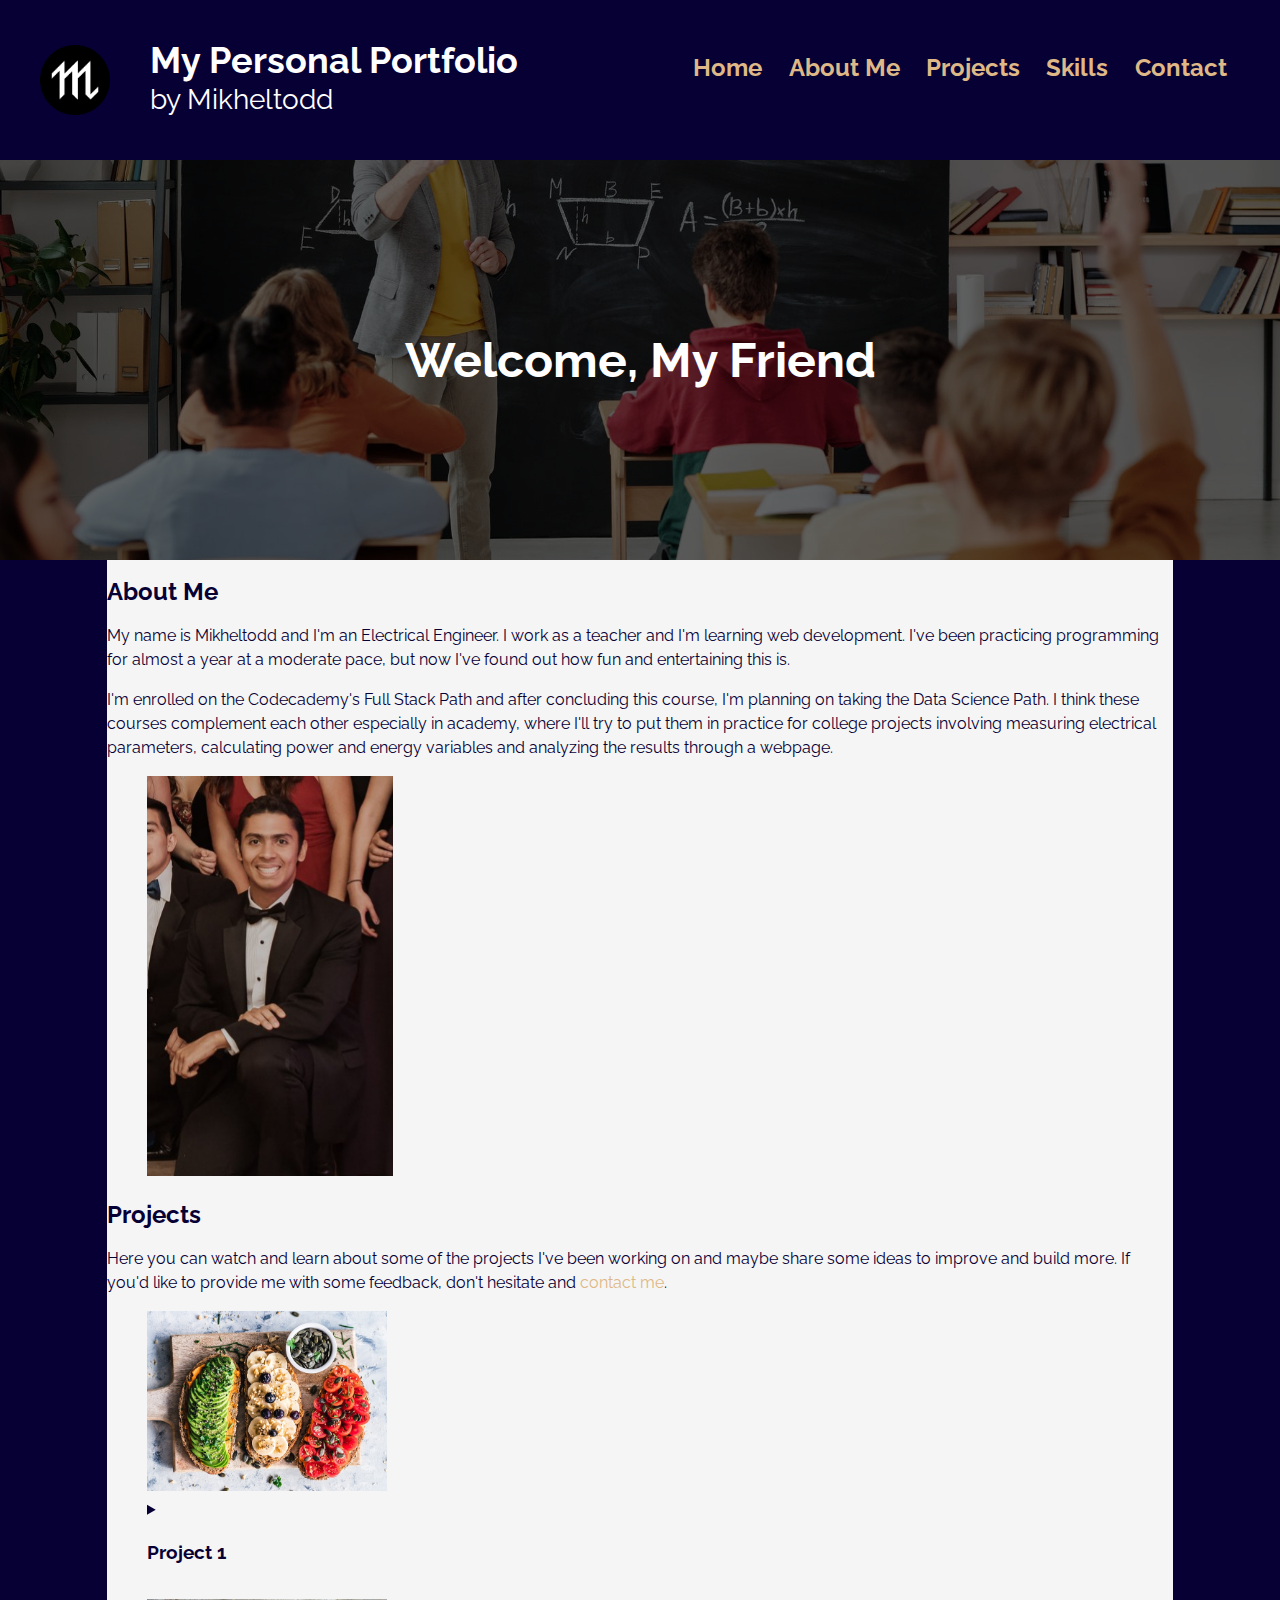
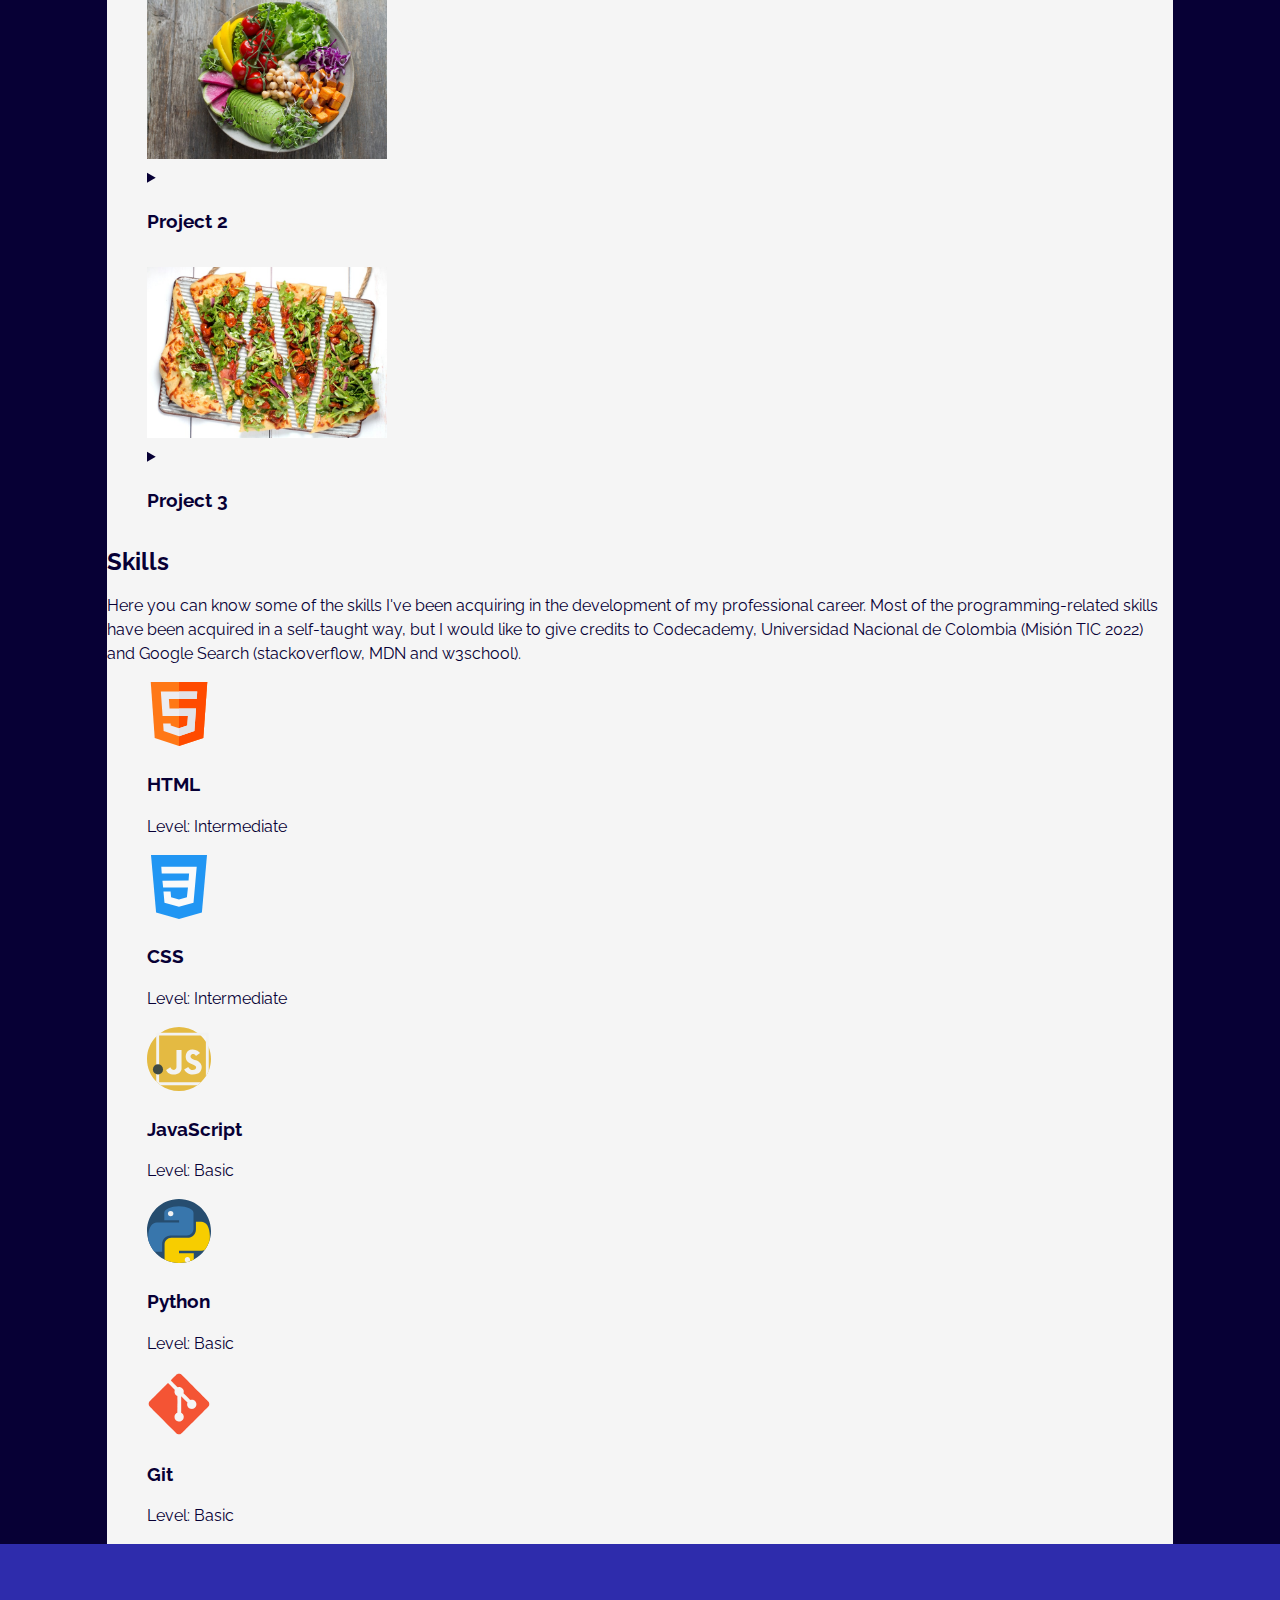
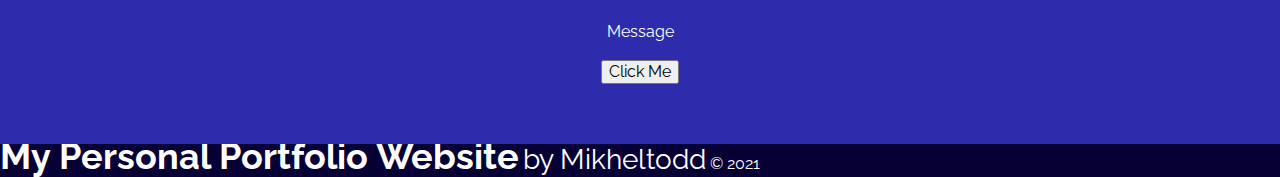
==== index.html @ 68d987e4 "Banner Style Styling the top banner (using overlay). Added svg images for logos. Images organized in" ====
<!DOCTYPE html>
<html lang="en">
  <head>
    <meta charset="UTF-8" />
    <meta http-equiv="X-UA-Compatible" content="IE=edge" />
    <meta name="viewport" content="width=device-width, initial-scale=1.0" />
    <title>My Personal Portfolio</title>
    <link
      rel="shortcut icon"
      href="./resources/img/logos/myLogo.ico"
      type="image/x-icon"
    />
    <link rel="icon" href="./resources/img/logos/myLogo.ico" type="image/x-icon" />
    <link
      rel="stylesheet"
      type="text/css"
      href="./resources/css/normalize.css"
    />
    <link rel="stylesheet" type="text/css" href="./resources/css/style.css" />
    <link rel="preconnect" href="https://fonts.googleapis.com">
    <link rel="preconnect" href="https://fonts.gstatic.com" crossorigin>
    <link href="https://fonts.googleapis.com/css2?family=Raleway:wght@400;700&display=swap" rel="stylesheet">
  </head>
  <body>
    <header>
      <div class="personal-brand">
        <img src="./resources/img/logos/myLogo.png" alt="logo personal" />
        <div class="brand-text">
          <p class="page-title">My Personal Portfolio</p>
          <p class="page-author">by Mikheltodd</p>
        </div>
      </div>
      <nav>
        <ul class="nav-items">
          <li class="nav-item"><a href="#">Home</a></li>
          <li class="nav-item"><a href="#About">About Me</a></li>
          <li class="nav-item"><a href="#Projects">Projects</a></li>
          <li class="nav-item"><a href="#Skills">Skills</a></li>
          <li class="nav-item"><a href="./contact.html">Contact</a></li>
        </ul>
      </nav>
    </header>
    <main>
      <div class="overlay">
        <div class="banner-top">
          <h1>Welcome, My Friend</h1>
        </div>
      </div>
      <div class="main-container">        
        <div></div>
        <div class="content"><section id="About">
          <div class="info-card-left">
            <div class="info-block">
              <h2>About Me</h2>
              <p>
                My name is Mikheltodd and I'm an Electrical Engineer. I work as a
                teacher and I'm learning web development. I've been practicing
                programming for almost a year at a moderate pace, but now I've
                found out how fun and entertaining this is.
              </p>
              <p>
                I'm enrolled on the Codecademy's Full Stack Path and after
                concluding this course, I'm planning on taking the Data Science
                Path. I think these courses complement each other especially in
                academy, where I'll try to put them in practice for college
                projects involving measuring electrical parameters, calculating
                power and energy variables and analyzing the results through a
                webpage.
              </p>
            </div>
            <figure class="info-image">
              <img src="./resources/img/personal/about_me.png" alt="personal image" />
              <figcaption></figcaption>
            </figure>
        </section>
        <section id="Projects">
          <h2>Projects</h2>
          <p>
            Here you can watch and learn about some of the projects I've been working on and maybe share some ideas to improve and build more. If you'd like to provide me with some feedback, don't hesitate and <a href="./contact.html">contact me</a>.
          </p>
          <div class="cards-container">
            <div class="project-card">
              <figure>
                <img src="./resources/img/projects/project_1.jpeg" alt="project 1 image" />
                <figcaption>
                  <details>
                    <summary>
                      <h3>Project 1</h3>
                    </summary>
                    <p>
                      Lorem ipsum dolor sit amet consectetur, adipisicing elit.
                      Assumenda in optio ipsum. Amet id hic in recusandae quisquam
                      molestias libero?
                    </p>
                  </details>
                </figcaption>
              </figure>
            </div>
            <div class="project-card">
              <figure>
                <img src="./resources/img/projects/project_2.jpeg" alt="project 2 image" />
                <figcaption>
                  <details>
                    <summary>
                      <h3>Project 2</h3>
                    </summary>
                    <p>
                      Lorem ipsum dolor sit amet consectetur, adipisicing elit.
                      Assumenda in optio ipsum. Amet id hic in recusandae quisquam
                      molestias libero?
                    </p>
                  </details>
                </figcaption>
              </figure>
            </div>
            <div class="project-card">
              <figure>
                <img src="./resources/img/projects/project_3.jpeg" alt="project 3 image" />
                <figcaption>
                  <details>
                    <summary><h3>Project 3</h3></summary>
                    <p>
                      Lorem ipsum dolor sit amet consectetur, adipisicing elit.
                      Assumenda in optio ipsum. Amet id hic in recusandae quisquam
                      molestias libero?
                    </p>
                  </details>
                </figcaption>
              </figure>
            </div>
          </div>
        </section>
        <section id="Skills">
          <h2>Skills</h2>
          <p>
            Here you can know some of the skills I've been acquiring in the development of my professional career. Most of the programming-related skills have been acquired in a self-taught way, but I would like to give credits to Codecademy, Universidad Nacional de Colombia (Misión TIC 2022) and Google Search (stackoverflow, MDN and w3school).
          </p>
          <div class="skills-container">
            <div class="skill-card">
              <figure>
                <img src="./resources/img/logos/html.svg" alt="HTML image" />
                <figcaption>
                  <h3>HTML</h3>
                  <span>Level: Intermediate</span>
                </figcaption>
              </figure>
            </div>
            <div class="skill-card">
              <figure>
                <img src="./resources/img/logos/css.svg" alt="CSS image" />
                <figcaption>
                  <h3>CSS</h3>
                  <span>Level: Intermediate</span>
                </figcaption>
              </figure>
            </div>
            <div class="skill-card">
              <figure>
                <img src="./resources/img/logos/javascript.svg" alt="JS image" />
                <figcaption>
                  <h3>JavaScript</h3>
                  <span>Level: Basic</span>
                </figcaption>
              </figure>
            </div>
            <div class="skill-card">
              <figure>
                <img src="./resources/img/logos/python.svg" alt="Python image" />
                <figcaption>
                  <h3>Python</h3>
                  <span>Level: Basic</span>
                </figcaption>
              </figure>
            </div>
            <div class="skill-card">
              <figure>
                <img src="./resources/img/logos/git.svg" alt="Git image" />
                <figcaption>
                  <h3>Git</h3>
                  <span>Level: Basic</span>
                </figcaption>
              </figure>
            </div>
          </div>
        </section></div>
        <div></div>
      </div>
      <div class="banner-bottom">
        <p>Message</p>
        <button>Click Me</button>
      </div>
    </main>
    <footer>
      <span class="page-title">My Personal Portfolio Website</span>
      <span class="page-author">by Mikheltodd</span>
      <span>&copy; 2021</span>
    </footer>
  </body>
</html>
---- resources/css/style.css ----
html {
  box-sizing: border-box;
}
*,
*:before,
*:after {
  box-sizing: inherit;
}

/* Mobile First */
/* ---------------------------- */

/* ------------- Start General Body --------------- */
body {
  background-color: #070035;
  color: white;
  font-family: "Raleway", sans-serif;
  line-height: 1.5em;
  display: grid;
}

/* ------------- End General Body --------------- */

/* -------------Start Header & Links --------------- */

header {
  display: flex;
  max-height: 150px;
  margin: 0.5em;
  /* justify-content: space-between; */
}

.personal-brand {
  display: flex;
  align-items: center;
}

.brand-text {
  margin-left: 0.75em;
  line-height: 1.75em;
}

.page-title {
  margin: 0;
  font-size: 1.75em;
  font-weight: bold;
}

.page-author {
  margin: 0;
  font-size: 1.25em;
}

nav {
  margin-left: 4.5em;
}

.nav-items {
  align-items: flex-end;
  list-style: none;
  justify-content: flex-end;
  text-align: end;
}

a {
  cursor: pointer;
  text-decoration: none;
  color: white;
}

a:link {
  color: burlywood;
}

a:visited {
  color: burlywood;
}

a:hover {
  text-decoration: underline;
  color: chocolate;
}

a:active,
.question-link:active {
  color: gold;
}

/* ------------- End Header & Links --------------- */

/* ------------- Start Main --------------- */
main {
  display: flex;
  flex-direction: column;
}

/* ------------- Start Banner --------------- */
.banner-top,
.banner-bottom {
  background: #2e2cac;
  display: flex;
  flex-direction: column;
  justify-content: center;
  align-items: center;
  overflow: hidden;
  margin: 0 auto;
  width: 100%;
  position: relative;
  text-align: center;
}

.banner-top {
  background-image: url(../img/banners/banner_top.jpeg);
  background-position: center;
  background-repeat: no-repeat;
  background-size: cover;
  height: 20em;
}

.banner-bottom {
  height: 10em;
}

.overlay:before {
  content: " ";
  z-index: 1;
  display: block;
  position: absolute;
  height: 20em;
  width: 100%;
  background: rgba(0, 0, 0, 0.6);
}
.overlay * {
  position: relative;
}

h1 {
  font-size: 2.5em;
  z-index: 2;
}
/* ------------- End Banner --------------- */

/* ------------- Start Main Container --------------- */
.main-container {
  display: flex;
}

.content {
  background-color: whitesmoke;
  color: #070035;
}

/* ------------- End Main Container --------------- */

/* ------------- End Main --------------- */

/* ------------- Start Images --------------- */
img {
  height: 100%;
  width: auto;
}
.personal-brand img {
  max-height: 4.375em;
}
.skill-card img,
.social-media img {
  max-height: 2.75em;
}
.info-image img {
  max-height: 20em;
}
.project-card figure {
  /* border: 0.5em whitesmoke solid;
  display: flex;
  margin: 2em;
  padding: 0.25em; */
  max-width: 15em;
  overflow: hidden;
}
.project-card img {
  width: 100%;
  height: auto;
}
/* ------------- End Images --------------- */

/* ------------- Start Footer --------------- */

/* ------------- End Footer --------------- */

/* ---------------------------- */

/* Desktop */
@media screen and (min-width: 800px) {
  /* -------------Start Header & Links --------------- */
  header {
    margin: 2.5em;
    justify-content: space-between;
  }
  .brand-text {
    margin-left: 2.5em;
    line-height: 2.5em;
  }

  .page-title {
    font-size: 2.25em;
  }

  .page-author {
    font-size: 1.75em;
  }

  nav {
    width: 50%;
  }

  .nav-items {
    display: flex;
    align-items: center;
    list-style: none;
    justify-content: space-around;
  }

  .nav-item {
    font-size: 1.5em;
    font-weight: bold;
  }
  /* -------------End Header & Links --------------- */

  /* ------------- Start Main --------------- */
  /* ------------- Start Banner --------------- */
  .banner-top {
    height: 25em;
  }

  .banner-bottom {
    height: 12.5em;
  }

  .overlay:before {
    height: 25em;
  }
  .overlay * {
    position: relative;
  }

  h1 {
    font-size: 3em;
  }
  /* ------------- End Banner --------------- */
  /* ------------- Start Main Container --------------- */
  .main-container {
    display: grid;
    grid-template-columns: 1fr 10fr 1fr;
  }
  /* ------------- End Main Container --------------- */
  /* ------------- End Main --------------- */

  /* ------------- Start Images --------------- */
  img {
    height: 100%;
    width: auto;
  }
  .personal-brand img {
    max-height: 4.375em;
  }
  .skill-card img,
  .social-media img {
    max-height: 4em;
  }
  .info-image img {
    max-height: 25em;
  }
  /* ------------- End Images --------------- */

  /* ------------- Start Footer --------------- */

  /* ------------- End Footer --------------- */
}
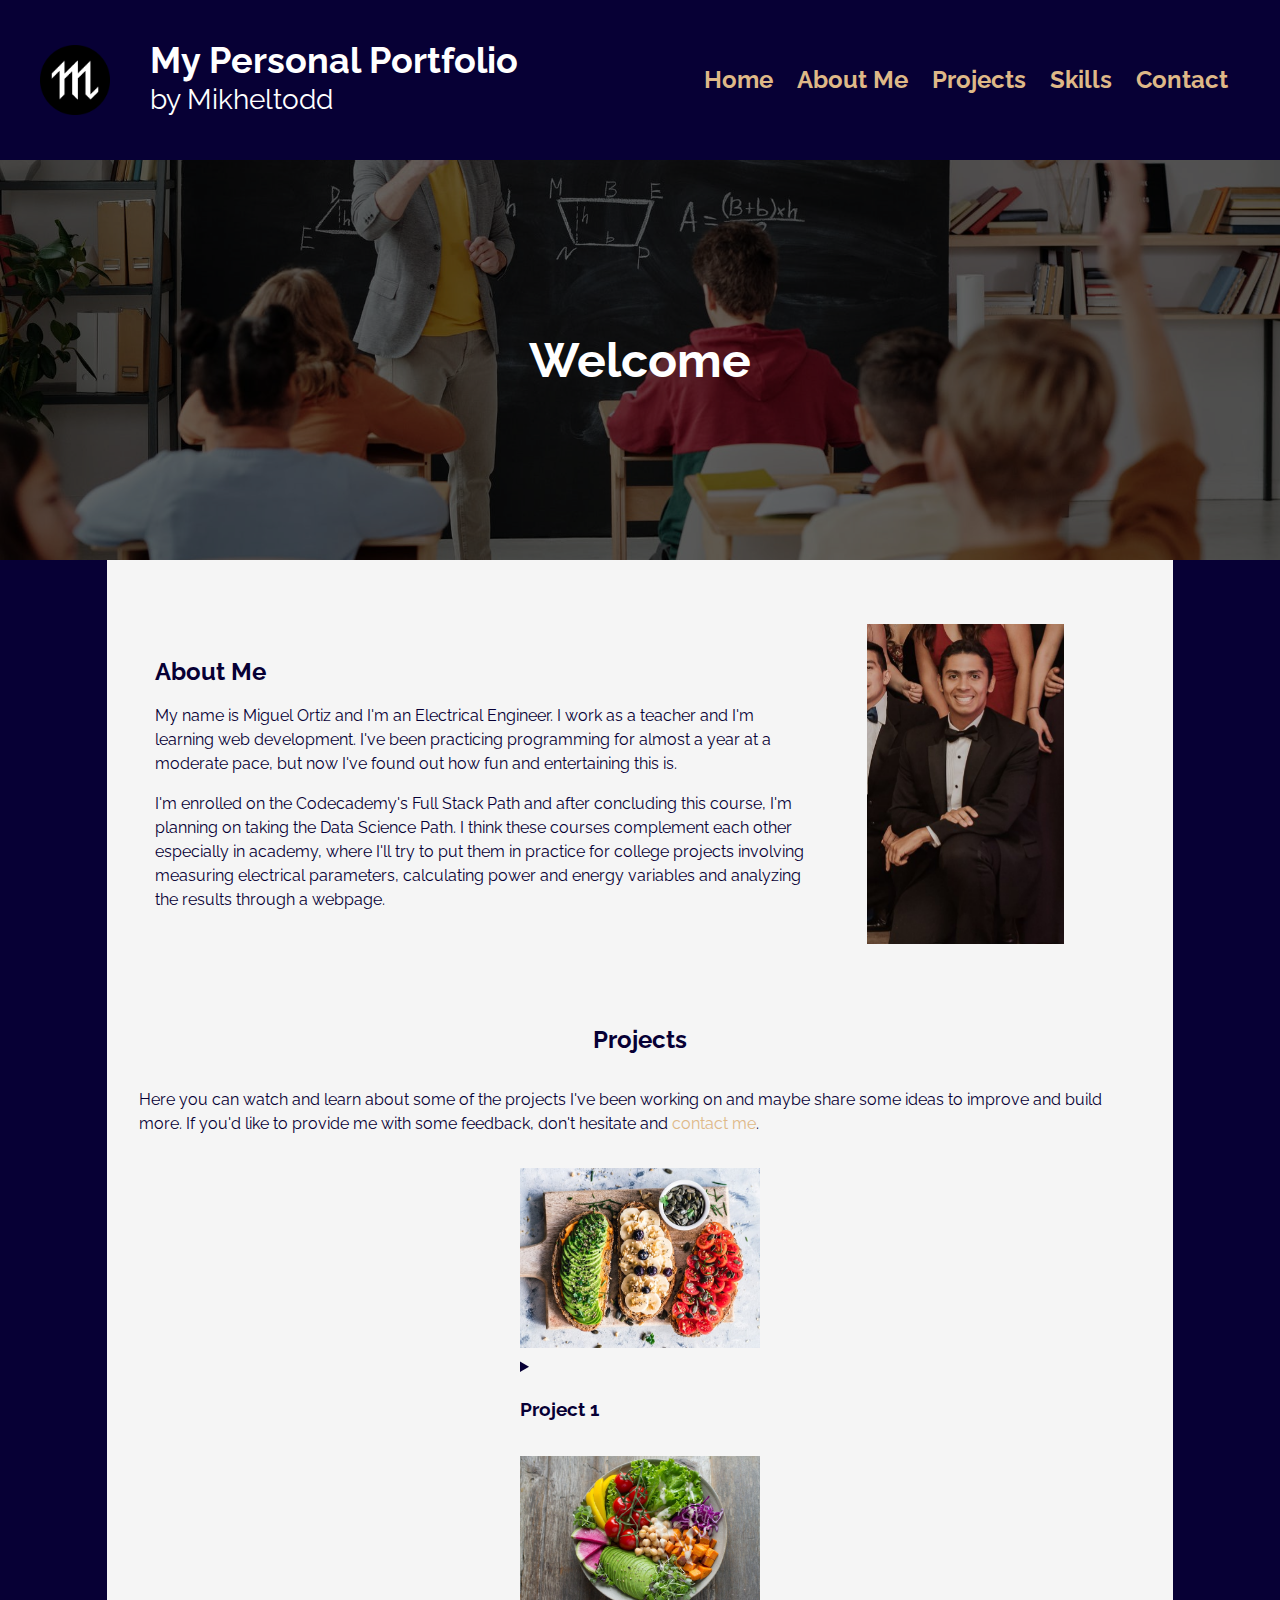
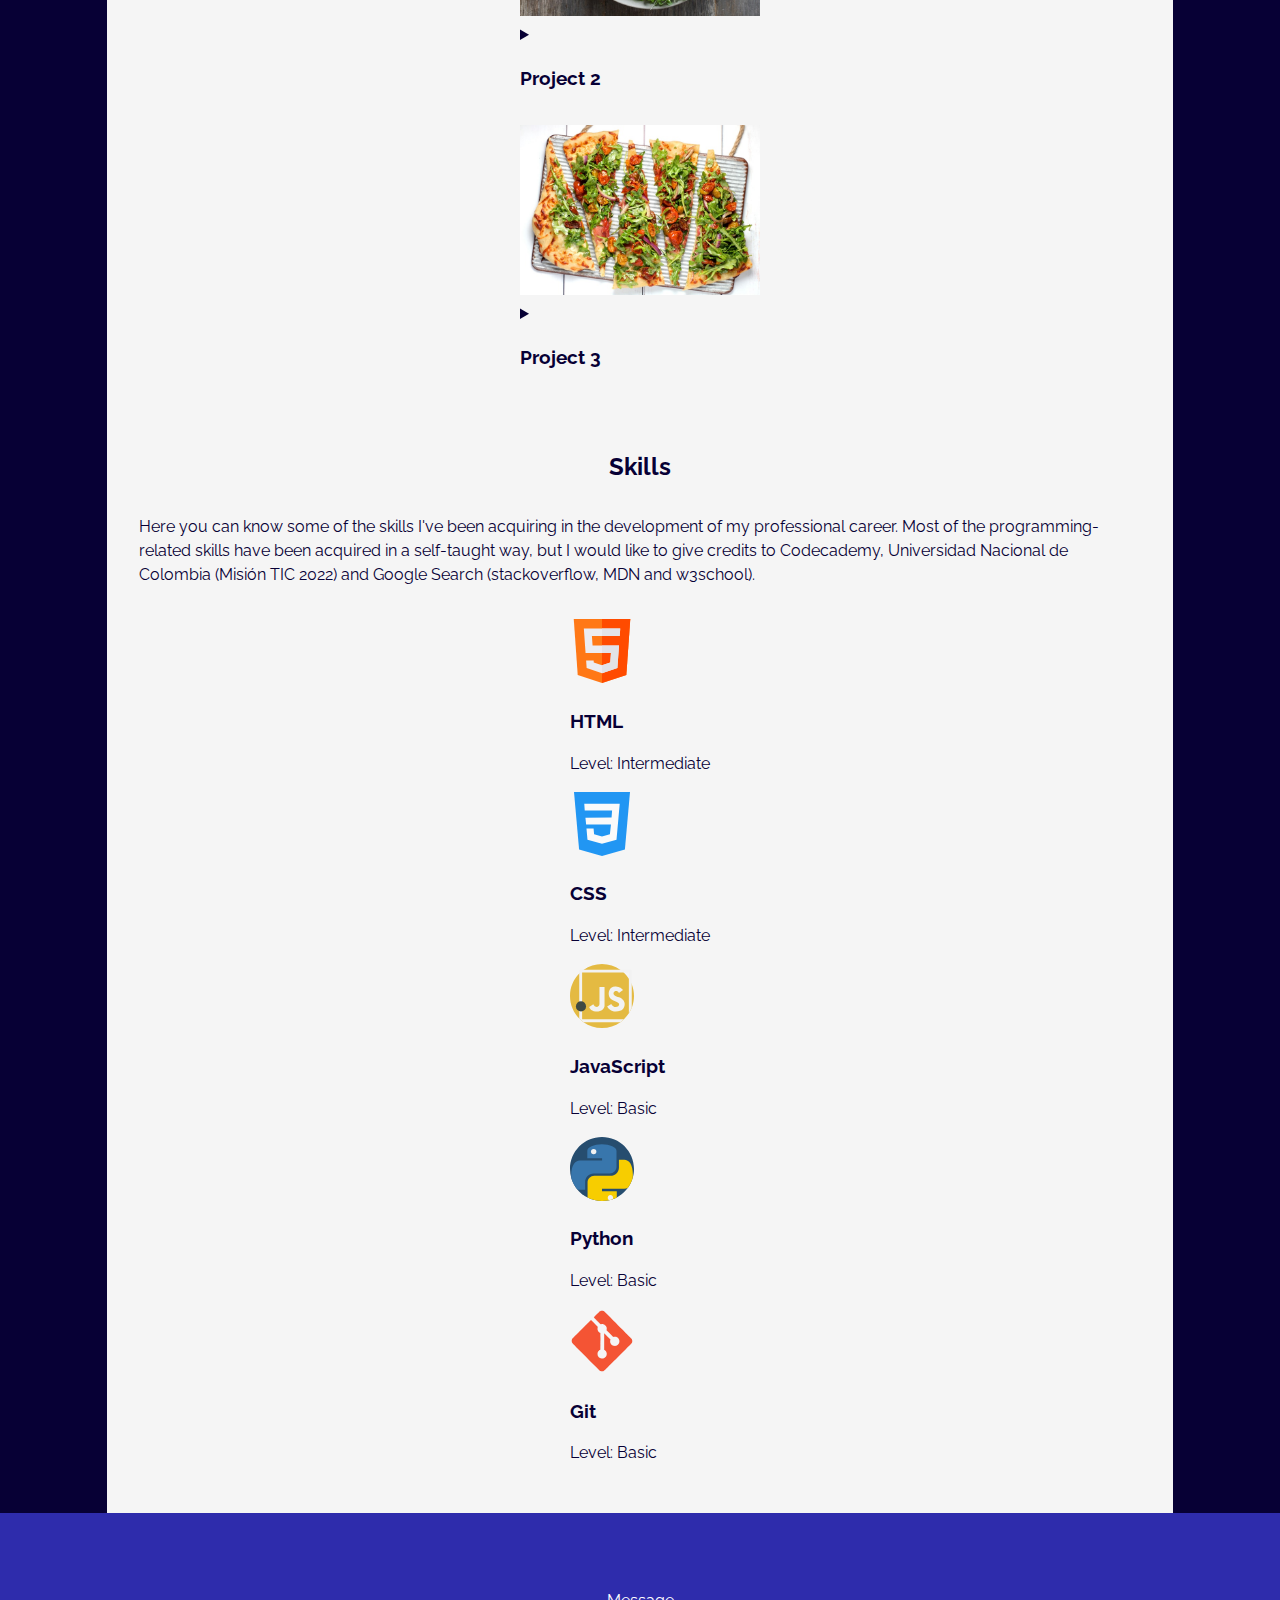
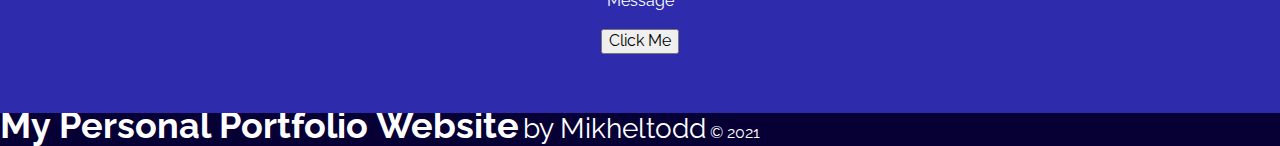
==== commit d806c79e: "Section's Definition. Styling info cards. Banner's overlay modification." ====
--- a/index.html
+++ b/index.html
@@ -41,19 +41,20 @@
       </nav>
     </header>
     <main>
-      <div class="overlay">
-        <div class="banner-top">
-          <h1>Welcome, My Friend</h1>
+      <div class="banner-top">
+        <div class="overlay">
+          <h1>Welcome</h1>
         </div>
       </div>
       <div class="main-container">        
         <div></div>
-        <div class="content"><section id="About">
+        <div class="content">
+        <section id="About">
           <div class="info-card-left">
             <div class="info-block">
               <h2>About Me</h2>
               <p>
-                My name is Mikheltodd and I'm an Electrical Engineer. I work as a
+                My name is Miguel Ortiz and I'm an Electrical Engineer. I work as a
                 teacher and I'm learning web development. I've been practicing
                 programming for almost a year at a moderate pace, but now I've
                 found out how fun and entertaining this is.
@@ -73,6 +74,7 @@
               <figcaption></figcaption>
             </figure>
         </section>
+        
         <section id="Projects">
           <h2>Projects</h2>
           <p>
@@ -130,6 +132,7 @@
             </div>
           </div>
         </section>
+        
         <section id="Skills">
           <h2>Skills</h2>
           <p>
@@ -182,7 +185,9 @@
               </figure>
             </div>
           </div>
-        </section></div>
+        </section>
+        
+      </div>
         <div></div>
       </div>
       <div class="banner-bottom">
--- a/resources/css/style.css
+++ b/resources/css/style.css
@@ -1,5 +1,6 @@
 html {
   box-sizing: border-box;
+  font-size: 14px;
 }
 *,
 *:before,
@@ -10,7 +11,7 @@
 /* Mobile First */
 /* ---------------------------- */
 
-/* ------------- Start General Body --------------- */
+/* ------------- Start Mobile General Body --------------- */
 body {
   background-color: #070035;
   color: white;
@@ -19,15 +20,15 @@
   display: grid;
 }
 
-/* ------------- End General Body --------------- */
-
-/* -------------Start Header & Links --------------- */
+/* ------------- End Mobile General Body --------------- */
+
+/* -------------Start Mobile Header & Links --------------- */
 
 header {
   display: flex;
   max-height: 150px;
   margin: 0.5em;
-  /* justify-content: space-between; */
+  justify-content: space-around;
 }
 
 .personal-brand {
@@ -51,15 +52,11 @@
   font-size: 1.25em;
 }
 
-nav {
-  margin-left: 4.5em;
-}
-
 .nav-items {
+  list-style: none;
+  text-align: end;
   align-items: flex-end;
-  list-style: none;
   justify-content: flex-end;
-  text-align: end;
 }
 
 a {
@@ -86,15 +83,15 @@
   color: gold;
 }
 
-/* ------------- End Header & Links --------------- */
-
-/* ------------- Start Main --------------- */
+/* ------------- End Mobile Header & Links --------------- */
+
+/* ------------- Start Mobile Main --------------- */
 main {
   display: flex;
   flex-direction: column;
 }
 
-/* ------------- Start Banner --------------- */
+/* ------------- Start Mobile Banner --------------- */
 .banner-top,
 .banner-bottom {
   background: #2e2cac;
@@ -121,28 +118,27 @@
   height: 10em;
 }
 
-.overlay:before {
-  content: " ";
-  z-index: 1;
-  display: block;
-  position: absolute;
-  height: 20em;
+.overlay {
+  display: flex;
+  background: rgba(0, 0, 0, 0.6);
+  overflow: hidden;
   width: 100%;
-  background: rgba(0, 0, 0, 0.6);
-}
-.overlay * {
-  position: relative;
+  height: 100%;
+  align-items: center;
+  justify-content: center;
 }
 
 h1 {
   font-size: 2.5em;
   z-index: 2;
-}
-/* ------------- End Banner --------------- */
-
-/* ------------- Start Main Container --------------- */
+  line-height: 1.5em;
+}
+/* ------------- End Mobile Banner --------------- */
+
+/* ------------- Start Mobile Main Container --------------- */
 .main-container {
   display: flex;
+  margin: 0;
 }
 
 .content {
@@ -150,15 +146,35 @@
   color: #070035;
 }
 
-/* ------------- End Main Container --------------- */
-
-/* ------------- End Main --------------- */
-
-/* ------------- Start Images --------------- */
-img {
-  height: 100%;
-  width: auto;
-}
+/* ------------- Start Mobile Sections --------------- */
+
+#About,
+#Projects,
+#Skills {
+  margin: 2em;
+  display: flex;
+  flex-direction: column;
+  align-items: center;
+  justify-content: center;
+}
+
+/* ------------- Start Mobile About --------------- */
+.info-card-left,
+.info-card-right {
+  display: flex;
+  flex-direction: column;
+  align-items: center;
+  padding: 1em;
+}
+/* ------------- End Mobile About --------------- */
+
+/* ------------- End Mobile Sections --------------- */
+
+/* ------------- End Mobile Main Container --------------- */
+
+/* ------------- End Mobile Main --------------- */
+
+/* ------------- Start Mobile Images --------------- */
 .personal-brand img {
   max-height: 4.375em;
 }
@@ -166,9 +182,20 @@
 .social-media img {
   max-height: 2.75em;
 }
+
+.info-image {
+  display: flex;
+  max-height: 20em;
+  min-width: 15em;
+}
+
 .info-image img {
-  max-height: 20em;
-}
+  width: 100%;
+  height: auto;
+  object-fit: contain;
+  object-position: center center;
+}
+
 .project-card figure {
   /* border: 0.5em whitesmoke solid;
   display: flex;
@@ -181,17 +208,25 @@
   width: 100%;
   height: auto;
 }
-/* ------------- End Images --------------- */
-
-/* ------------- Start Footer --------------- */
-
-/* ------------- End Footer --------------- */
+/* ------------- End Mobile Images --------------- */
+
+/* ------------- Start Mobile Footer --------------- */
+
+/* ------------- End Mobile Footer --------------- */
 
 /* ---------------------------- */
 
 /* Desktop */
-@media screen and (min-width: 800px) {
-  /* -------------Start Header & Links --------------- */
+@media screen and (min-width: 1024px) {
+  html {
+    font-size: 16px;
+  }
+  *,
+  *:before,
+  *:after {
+    box-sizing: inherit;
+  }
+  /* -------------Start Desktop Header & Links --------------- */
   header {
     margin: 2.5em;
     justify-content: space-between;
@@ -210,24 +245,26 @@
   }
 
   nav {
-    width: 50%;
+    display: flex;
   }
 
   .nav-items {
     display: flex;
+    text-align: center;
     align-items: center;
-    list-style: none;
-    justify-content: space-around;
+    justify-content: center;
+    align-content: space-around;
   }
 
   .nav-item {
     font-size: 1.5em;
     font-weight: bold;
-  }
-  /* -------------End Header & Links --------------- */
-
-  /* ------------- Start Main --------------- */
-  /* ------------- Start Banner --------------- */
+    padding: 0.5em;
+  }
+  /* -------------End Desktop Header & Links --------------- */
+
+  /* ------------- Start Desktop Main --------------- */
+  /* ------------- Start Desktop Banner --------------- */
   .banner-top {
     height: 25em;
   }
@@ -246,33 +283,45 @@
   h1 {
     font-size: 3em;
   }
-  /* ------------- End Banner --------------- */
-  /* ------------- Start Main Container --------------- */
+  /* ------------- End Desktop Banner --------------- */
+  /* ------------- Start Desktop Main Container --------------- */
   .main-container {
     display: grid;
     grid-template-columns: 1fr 10fr 1fr;
   }
-  /* ------------- End Main Container --------------- */
-  /* ------------- End Main --------------- */
-
-  /* ------------- Start Images --------------- */
-  img {
-    height: 100%;
-    width: auto;
-  }
-  .personal-brand img {
-    max-height: 4.375em;
-  }
+  /* ------------- Start Desktop Sections --------------- */
+
+  #About,
+  #Projects,
+  #Skills {
+    margin: 2em;
+    display: flex;
+    flex-direction: column;
+    align-items: center;
+  }
+
+  /* ------------- Start Desktop About --------------- */
+  .info-card-left,
+  .info-card-right {
+    flex-direction: row;
+    justify-content: space-around;
+  }
+  /* ------------- End Desktop About --------------- */
+
+  /* ------------- End Desktop Sections --------------- */
+
+  /* ------------- End Desktop Main Container --------------- */
+  /* ------------- End Desktop Main --------------- */
+
+  /* ------------- Start Desktop Images --------------- */
   .skill-card img,
   .social-media img {
     max-height: 4em;
   }
-  .info-image img {
-    max-height: 25em;
-  }
-  /* ------------- End Images --------------- */
-
-  /* ------------- Start Footer --------------- */
-
-  /* ------------- End Footer --------------- */
-}
+
+  /* ------------- End Desktop Images --------------- */
+
+  /* ------------- Start Desktop Footer --------------- */
+
+  /* ------------- End Desktop Footer --------------- */
+}
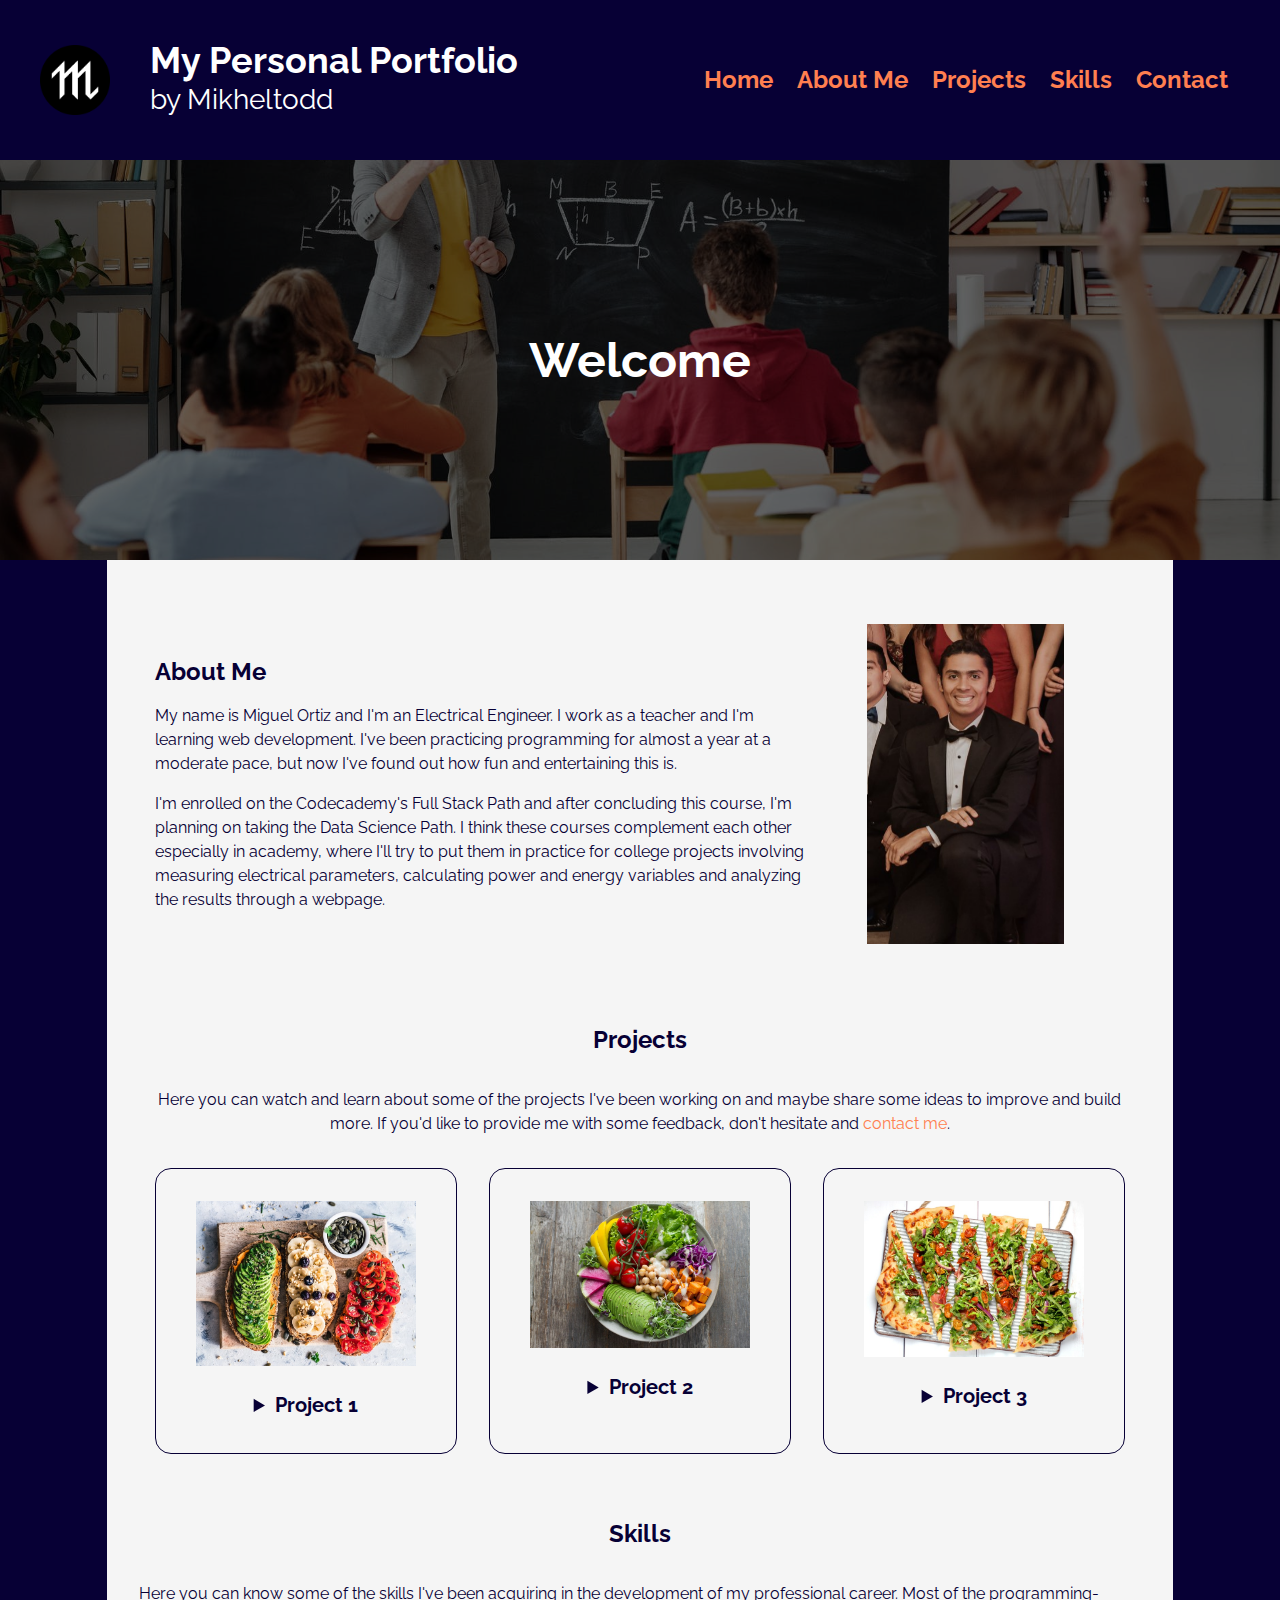
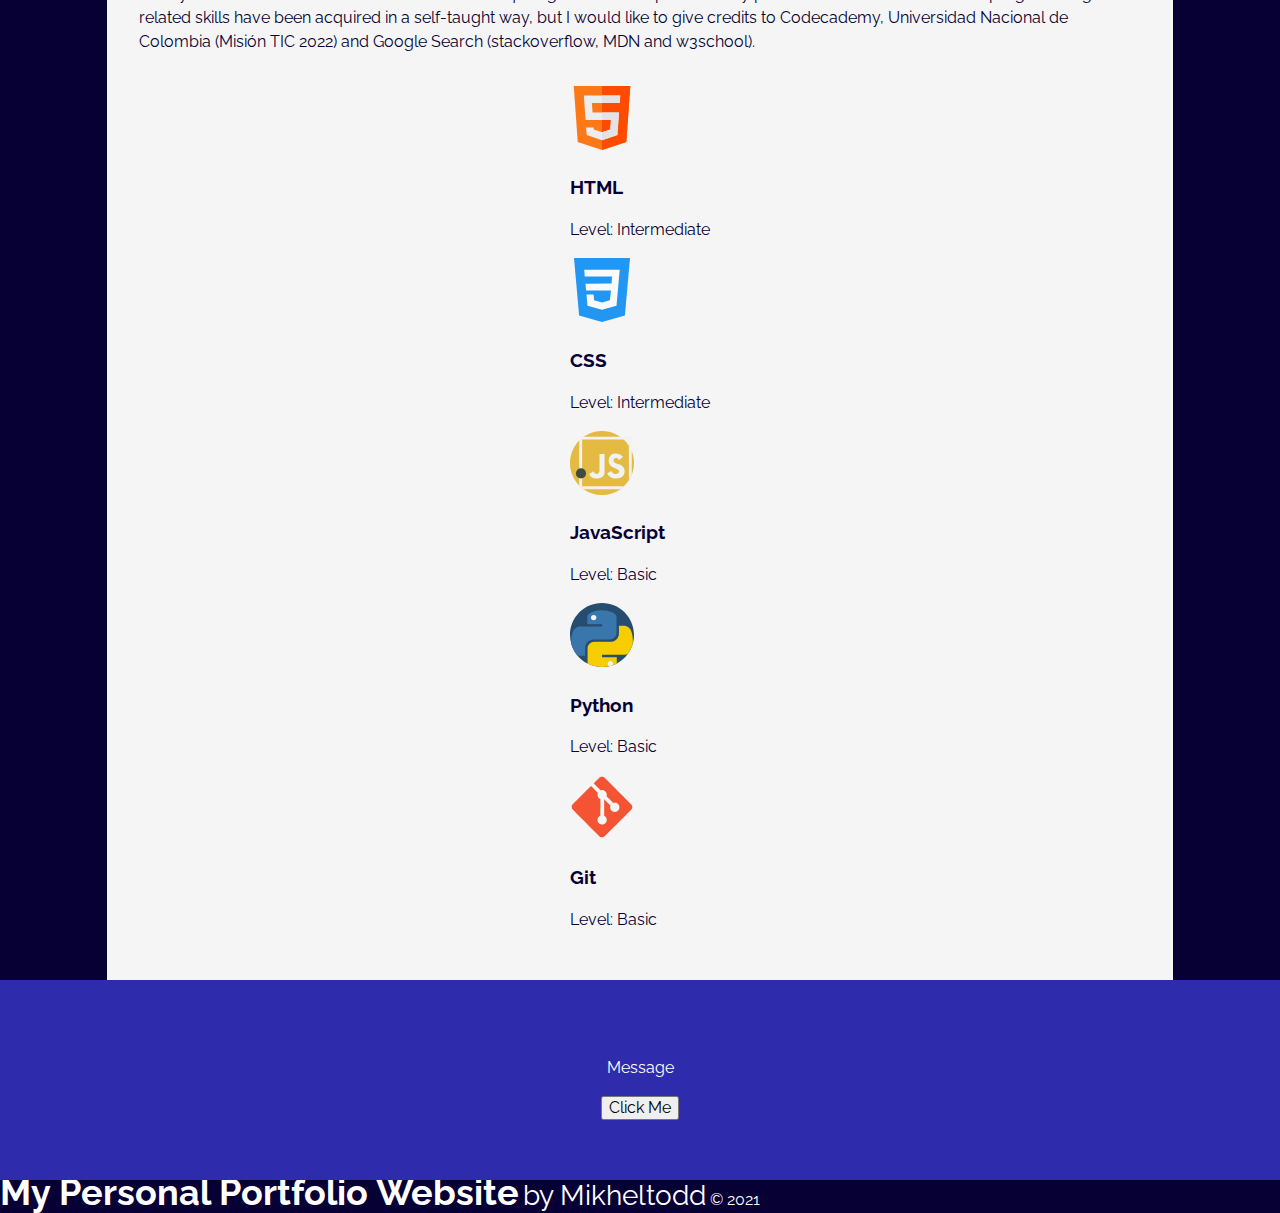
==== commit 97dbe920: "Styling Project Section" ====
--- a/index.html
+++ b/index.html
@@ -87,7 +87,7 @@
                 <figcaption>
                   <details>
                     <summary>
-                      <h3>Project 1</h3>
+                      Project 1
                     </summary>
                     <p>
                       Lorem ipsum dolor sit amet consectetur, adipisicing elit.
@@ -104,7 +104,7 @@
                 <figcaption>
                   <details>
                     <summary>
-                      <h3>Project 2</h3>
+                      Project 2
                     </summary>
                     <p>
                       Lorem ipsum dolor sit amet consectetur, adipisicing elit.
@@ -120,7 +120,7 @@
                 <img src="./resources/img/projects/project_3.jpeg" alt="project 3 image" />
                 <figcaption>
                   <details>
-                    <summary><h3>Project 3</h3></summary>
+                    <summary>Project 3</summary>
                     <p>
                       Lorem ipsum dolor sit amet consectetur, adipisicing elit.
                       Assumenda in optio ipsum. Amet id hic in recusandae quisquam
--- a/resources/css/style.css
+++ b/resources/css/style.css
@@ -26,7 +26,7 @@
 
 header {
   display: flex;
-  max-height: 150px;
+  max-height: 9em;
   margin: 0.5em;
   justify-content: space-around;
 }
@@ -34,6 +34,10 @@
 .personal-brand {
   display: flex;
   align-items: center;
+}
+
+.personal-brand img {
+  max-height: 4.375em;
 }
 
 .brand-text {
@@ -62,15 +66,15 @@
 a {
   cursor: pointer;
   text-decoration: none;
-  color: white;
+  color: darkkhaki;
 }
 
 a:link {
-  color: burlywood;
+  color: coral;
 }
 
 a:visited {
-  color: burlywood;
+  color: coral;
 }
 
 a:hover {
@@ -166,22 +170,6 @@
   align-items: center;
   padding: 1em;
 }
-/* ------------- End Mobile About --------------- */
-
-/* ------------- End Mobile Sections --------------- */
-
-/* ------------- End Mobile Main Container --------------- */
-
-/* ------------- End Mobile Main --------------- */
-
-/* ------------- Start Mobile Images --------------- */
-.personal-brand img {
-  max-height: 4.375em;
-}
-.skill-card img,
-.social-media img {
-  max-height: 2.75em;
-}
 
 .info-image {
   display: flex;
@@ -195,19 +183,59 @@
   object-fit: contain;
   object-position: center center;
 }
+/* ------------- End Mobile About --------------- */
+
+/* ------------- Start Mobile Projects --------------- */
+#Projects {
+  text-align: center;
+}
+.cards-container {
+  display: flex;
+  flex-direction: column;
+}
+
+.project-card {
+  border: 1px solid #070035;
+  border-radius: 1em;
+  margin: 1em;
+}
 
 .project-card figure {
-  /* border: 0.5em whitesmoke solid;
-  display: flex;
-  margin: 2em;
-  padding: 0.25em; */
-  max-width: 15em;
+  max-width: 18em;
   overflow: hidden;
+  margin-top: 2em;
 }
 .project-card img {
   width: 100%;
   height: auto;
 }
+
+summary {
+  font-weight: bold;
+  font-size: 1.25em;
+  margin: 0.5em;
+  padding: 0.5em;
+}
+
+details[open] summary {
+  border-bottom: 1px solid #aaa;
+  margin-bottom: 0.5em;
+}
+/* ------------- End Mobile Projects --------------- */
+
+/* ------------- End Mobile Sections --------------- */
+
+/* ------------- End Mobile Main Container --------------- */
+
+/* ------------- End Mobile Main --------------- */
+
+/* ------------- Start Mobile Images --------------- */
+
+.skill-card img,
+.social-media img {
+  max-height: 2.75em;
+}
+
 /* ------------- End Mobile Images --------------- */
 
 /* ------------- Start Mobile Footer --------------- */
@@ -308,6 +336,14 @@
   }
   /* ------------- End Desktop About --------------- */
 
+  /* ------------- Start Desktop Projects --------------- */
+
+  .cards-container {
+    flex-direction: row;
+  }
+
+  /* ------------- End Desktop Projects --------------- */
+
   /* ------------- End Desktop Sections --------------- */
 
   /* ------------- End Desktop Main Container --------------- */
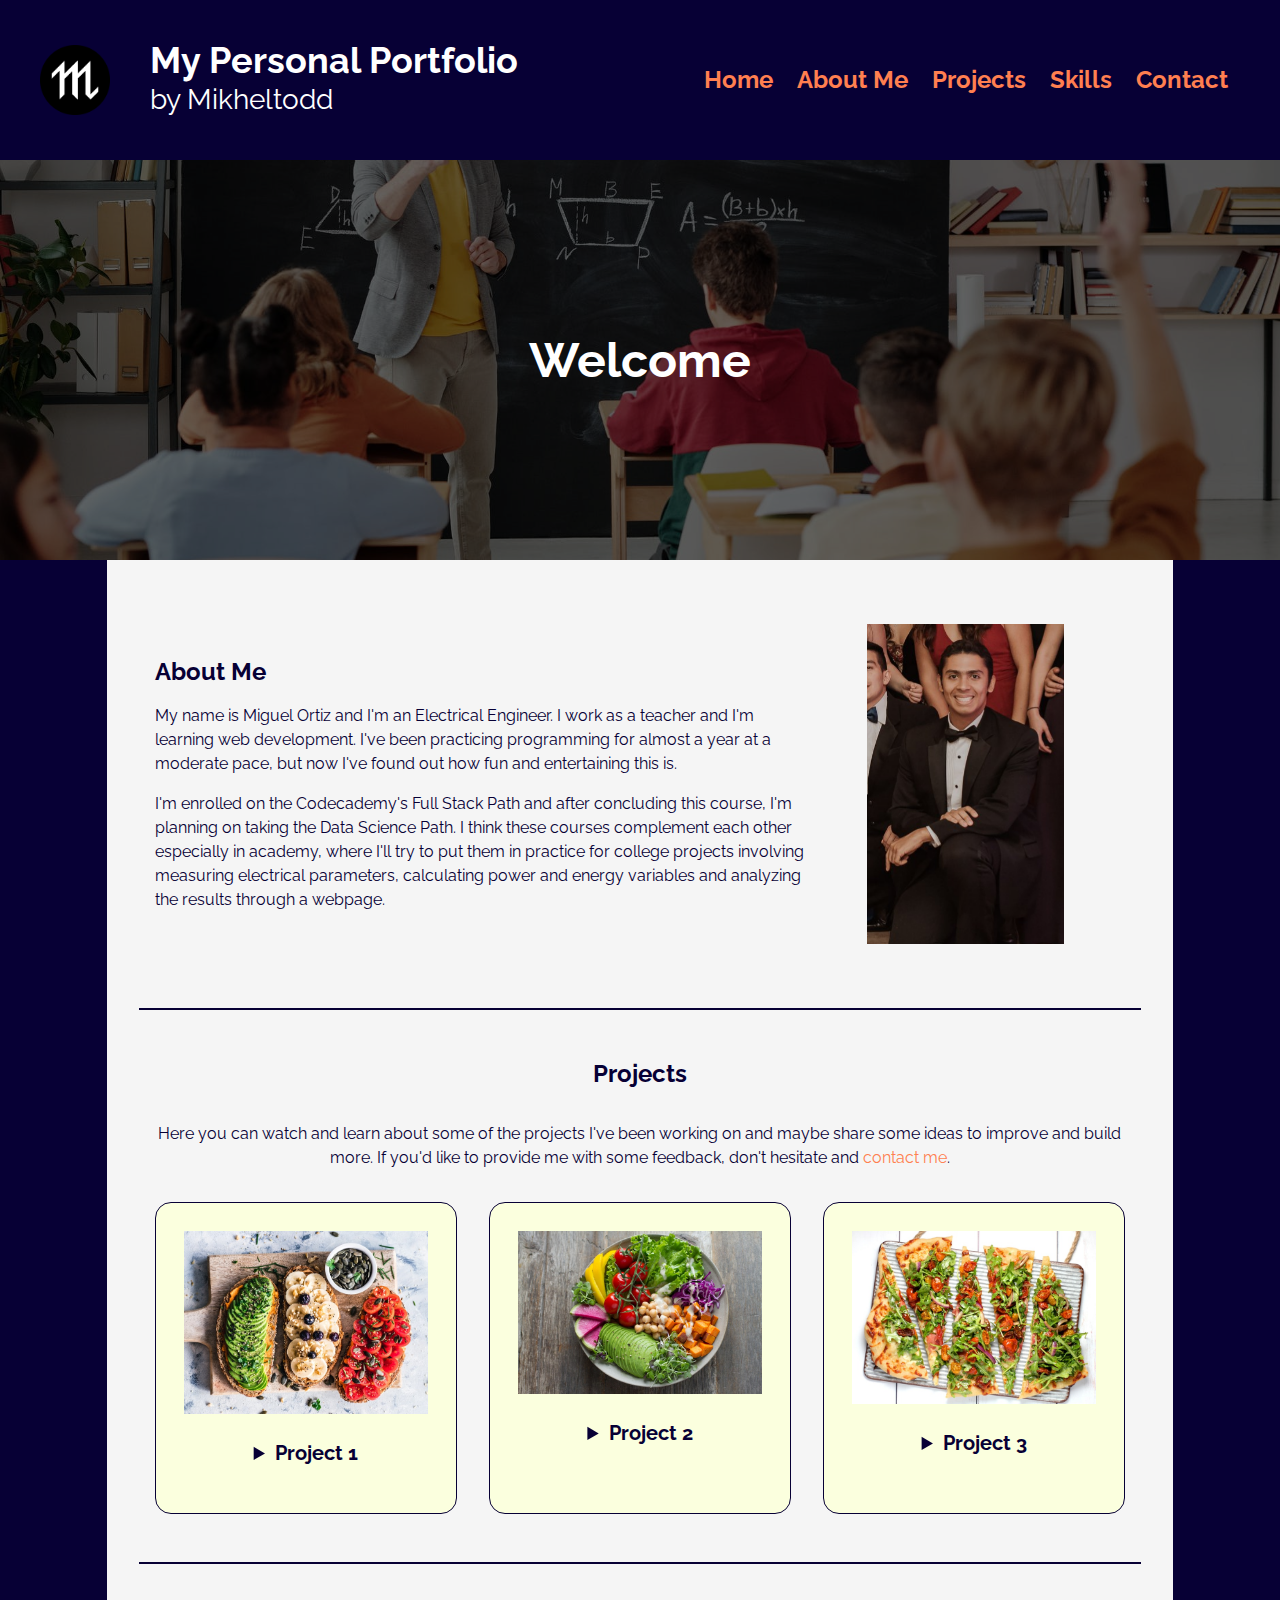
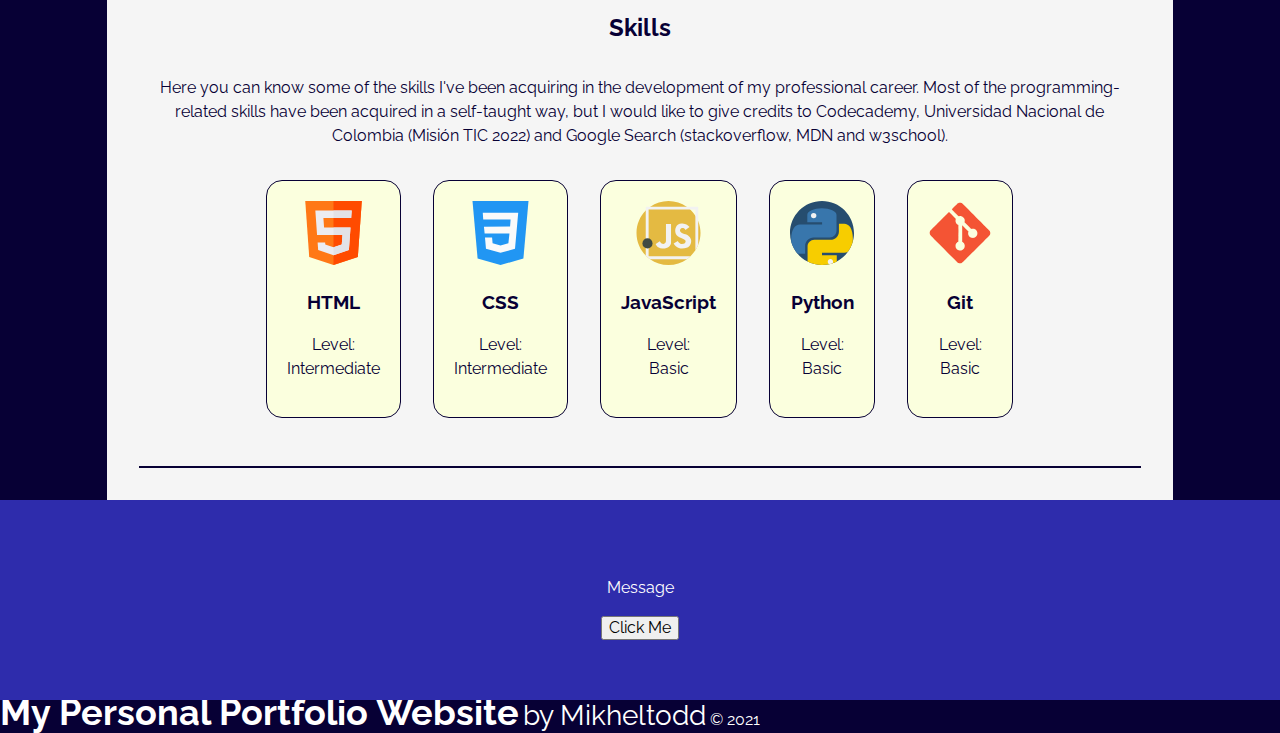
==== commit 255f2edf: "Styling Skills Section Modifications to the project cards." ====
--- a/index.html
+++ b/index.html
@@ -144,7 +144,7 @@
                 <img src="./resources/img/logos/html.svg" alt="HTML image" />
                 <figcaption>
                   <h3>HTML</h3>
-                  <span>Level: Intermediate</span>
+                  <p>Level: <br> Intermediate </p>
                 </figcaption>
               </figure>
             </div>
@@ -153,7 +153,7 @@
                 <img src="./resources/img/logos/css.svg" alt="CSS image" />
                 <figcaption>
                   <h3>CSS</h3>
-                  <span>Level: Intermediate</span>
+                  <span>Level: <br> Intermediate</span>
                 </figcaption>
               </figure>
             </div>
@@ -162,7 +162,7 @@
                 <img src="./resources/img/logos/javascript.svg" alt="JS image" />
                 <figcaption>
                   <h3>JavaScript</h3>
-                  <span>Level: Basic</span>
+                  <span>Level: <br> Basic</span>
                 </figcaption>
               </figure>
             </div>
@@ -171,7 +171,7 @@
                 <img src="./resources/img/logos/python.svg" alt="Python image" />
                 <figcaption>
                   <h3>Python</h3>
-                  <span>Level: Basic</span>
+                  <span>Level: <br> Basic</span>
                 </figcaption>
               </figure>
             </div>
@@ -180,7 +180,7 @@
                 <img src="./resources/img/logos/git.svg" alt="Git image" />
                 <figcaption>
                   <h3>Git</h3>
-                  <span>Level: Basic</span>
+                  <span>Level: <br> Basic</span>
                 </figcaption>
               </figure>
             </div>
--- a/resources/css/style.css
+++ b/resources/css/style.css
@@ -57,6 +57,8 @@
 }
 
 .nav-items {
+  display: flex;
+  flex-direction: column;
   list-style: none;
   text-align: end;
   align-items: flex-end;
@@ -160,6 +162,9 @@
   flex-direction: column;
   align-items: center;
   justify-content: center;
+  border-bottom: 0.175em solid #070035;
+  margin-bottom: 2em;
+  padding-bottom: 2em;
 }
 
 /* ------------- Start Mobile About --------------- */
@@ -194,16 +199,19 @@
   flex-direction: column;
 }
 
-.project-card {
+.project-card,
+.skill-card {
+  display: flex;
   border: 1px solid #070035;
   border-radius: 1em;
   margin: 1em;
+  background-color: #fbffde;
 }
 
 .project-card figure {
   max-width: 18em;
   overflow: hidden;
-  margin-top: 2em;
+  margin: 1.75em;
 }
 .project-card img {
   width: 100%;
@@ -223,20 +231,40 @@
 }
 /* ------------- End Mobile Projects --------------- */
 
+/* ------------- Start Mobile Skills --------------- */
+#Skills {
+  text-align: center;
+}
+.skills-container {
+  display: flex;
+  flex-wrap: wrap;
+  justify-content: center;
+  align-content: center;
+}
+
+.skill-card figure {
+  max-width: 7.5em;
+  min-height: 10em;
+  flex-direction: column;
+  justify-content: space-around;
+  justify-items: center;
+  margin: 1.25em;
+}
+
+.skill-card img {
+  min-height: 3em;
+  max-height: 3.5em;
+  width: 100%;
+  height: auto;
+}
+
+/* ------------- End Mobile Skills --------------- */
+
 /* ------------- End Mobile Sections --------------- */
 
 /* ------------- End Mobile Main Container --------------- */
 
 /* ------------- End Mobile Main --------------- */
-
-/* ------------- Start Mobile Images --------------- */
-
-.skill-card img,
-.social-media img {
-  max-height: 2.75em;
-}
-
-/* ------------- End Mobile Images --------------- */
 
 /* ------------- Start Mobile Footer --------------- */
 
@@ -278,6 +306,7 @@
 
   .nav-items {
     display: flex;
+    flex-direction: row;
     text-align: center;
     align-items: center;
     justify-content: center;
@@ -344,6 +373,10 @@
 
   /* ------------- End Desktop Projects --------------- */
 
+  /* ------------- Start Desktop Skills --------------- */
+
+  /* ------------- End Desktop Skills --------------- */
+
   /* ------------- End Desktop Sections --------------- */
 
   /* ------------- End Desktop Main Container --------------- */
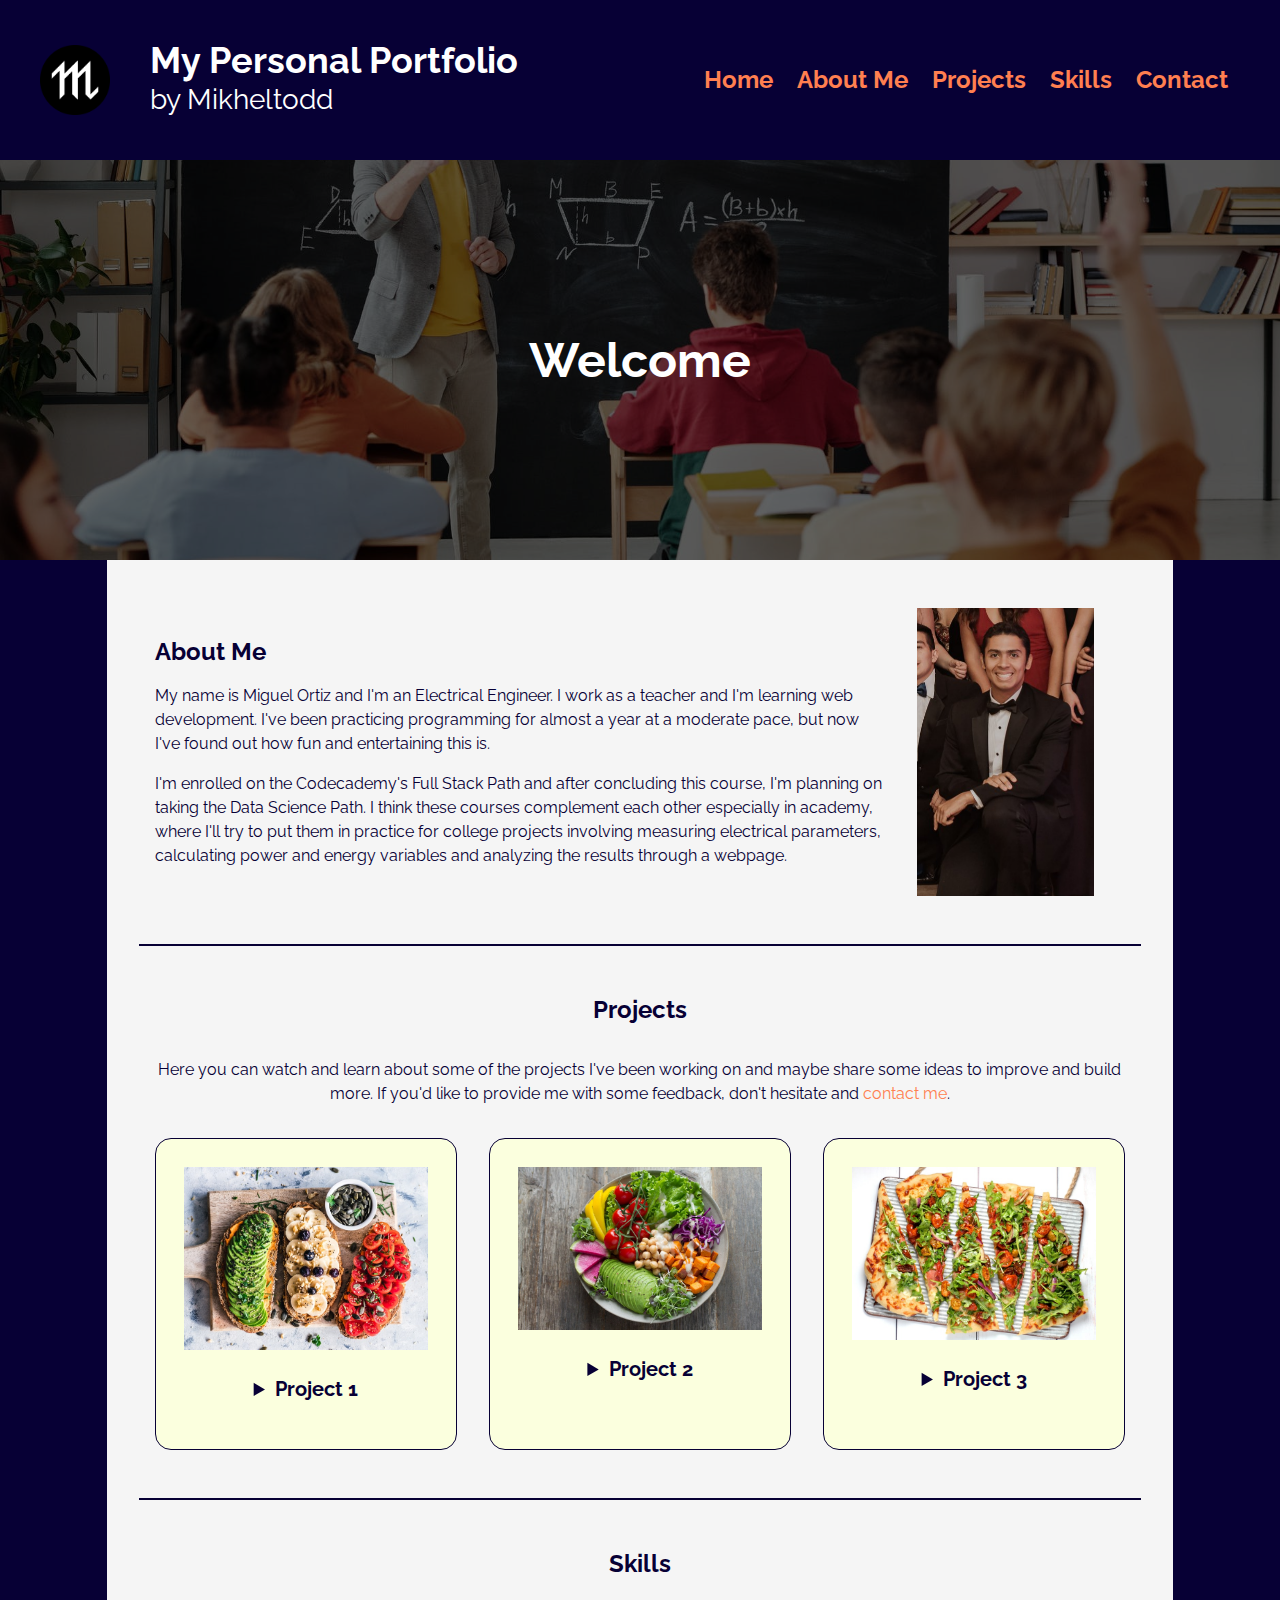
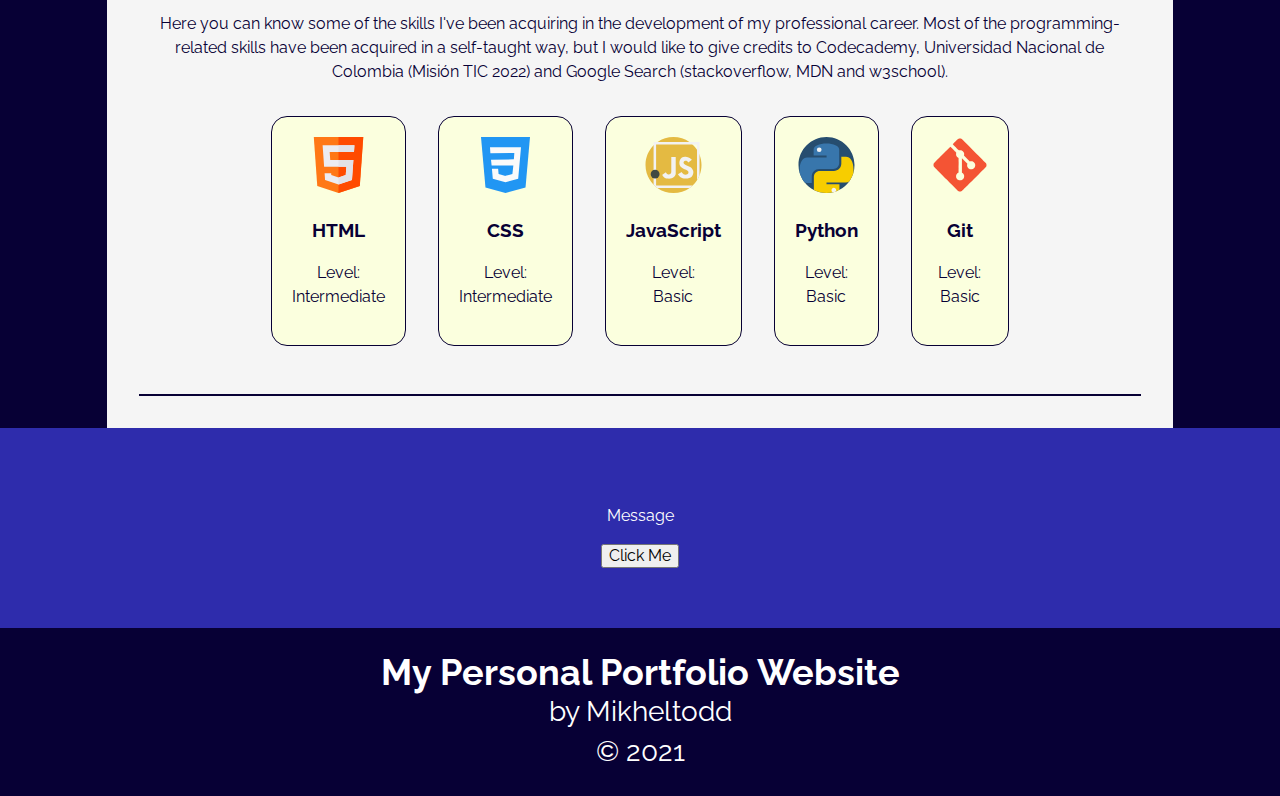
==== commit ebb0dc8c: "Contact and Footer Styling" ====
--- a/index.html
+++ b/index.html
@@ -196,9 +196,9 @@
       </div>
     </main>
     <footer>
-      <span class="page-title">My Personal Portfolio Website</span>
-      <span class="page-author">by Mikheltodd</span>
-      <span>&copy; 2021</span>
+      <p class="page-title">My Personal Portfolio Website</p>
+      <p class="page-author">by Mikheltodd </p>
+      <p class="page-author">&copy; 2021</p>
     </footer>
   </body>
 </html>
--- a/resources/css/style.css
+++ b/resources/css/style.css
@@ -168,18 +168,19 @@
 }
 
 /* ------------- Start Mobile About --------------- */
-.info-card-left,
-.info-card-right {
+.info-card-left {
   display: flex;
   flex-direction: column;
   align-items: center;
   padding: 1em;
+  text-align: center;
 }
 
 .info-image {
   display: flex;
-  max-height: 20em;
+  max-height: 18em;
   min-width: 15em;
+  margin: 0;
 }
 
 .info-image img {
@@ -243,7 +244,7 @@
 }
 
 .skill-card figure {
-  max-width: 7.5em;
+  max-width: 7em;
   min-height: 10em;
   flex-direction: column;
   justify-content: space-around;
@@ -260,6 +261,27 @@
 
 /* ------------- End Mobile Skills --------------- */
 
+/* ------------- Start Mobile Contact --------------- */
+.social-media {
+  display: flex;
+  flex-wrap: wrap;
+  justify-content: center;
+  align-content: center;
+}
+
+.social-media figure {
+  max-width: 7em;
+  flex-direction: column;
+  justify-content: space-around;
+  justify-items: center;
+  margin: 1.25em;
+}
+
+.social-media img {
+  max-height: 3em;
+}
+/* ------------- End Mobile Contact --------------- */
+
 /* ------------- End Mobile Sections --------------- */
 
 /* ------------- End Mobile Main Container --------------- */
@@ -267,7 +289,13 @@
 /* ------------- End Mobile Main --------------- */
 
 /* ------------- Start Mobile Footer --------------- */
-
+footer {
+  display: flex;
+  flex-direction: column;
+  align-items: center;
+  line-height: 2.5em;
+  margin: 1.5em;
+}
 /* ------------- End Mobile Footer --------------- */
 
 /* ---------------------------- */
@@ -358,10 +386,10 @@
   }
 
   /* ------------- Start Desktop About --------------- */
-  .info-card-left,
-  .info-card-right {
+  .info-card-left {
     flex-direction: row;
-    justify-content: space-around;
+    justify-content: space-between;
+    text-align: start;
   }
   /* ------------- End Desktop About --------------- */
 
@@ -382,14 +410,6 @@
   /* ------------- End Desktop Main Container --------------- */
   /* ------------- End Desktop Main --------------- */
 
-  /* ------------- Start Desktop Images --------------- */
-  .skill-card img,
-  .social-media img {
-    max-height: 4em;
-  }
-
-  /* ------------- End Desktop Images --------------- */
-
   /* ------------- Start Desktop Footer --------------- */
 
   /* ------------- End Desktop Footer --------------- */
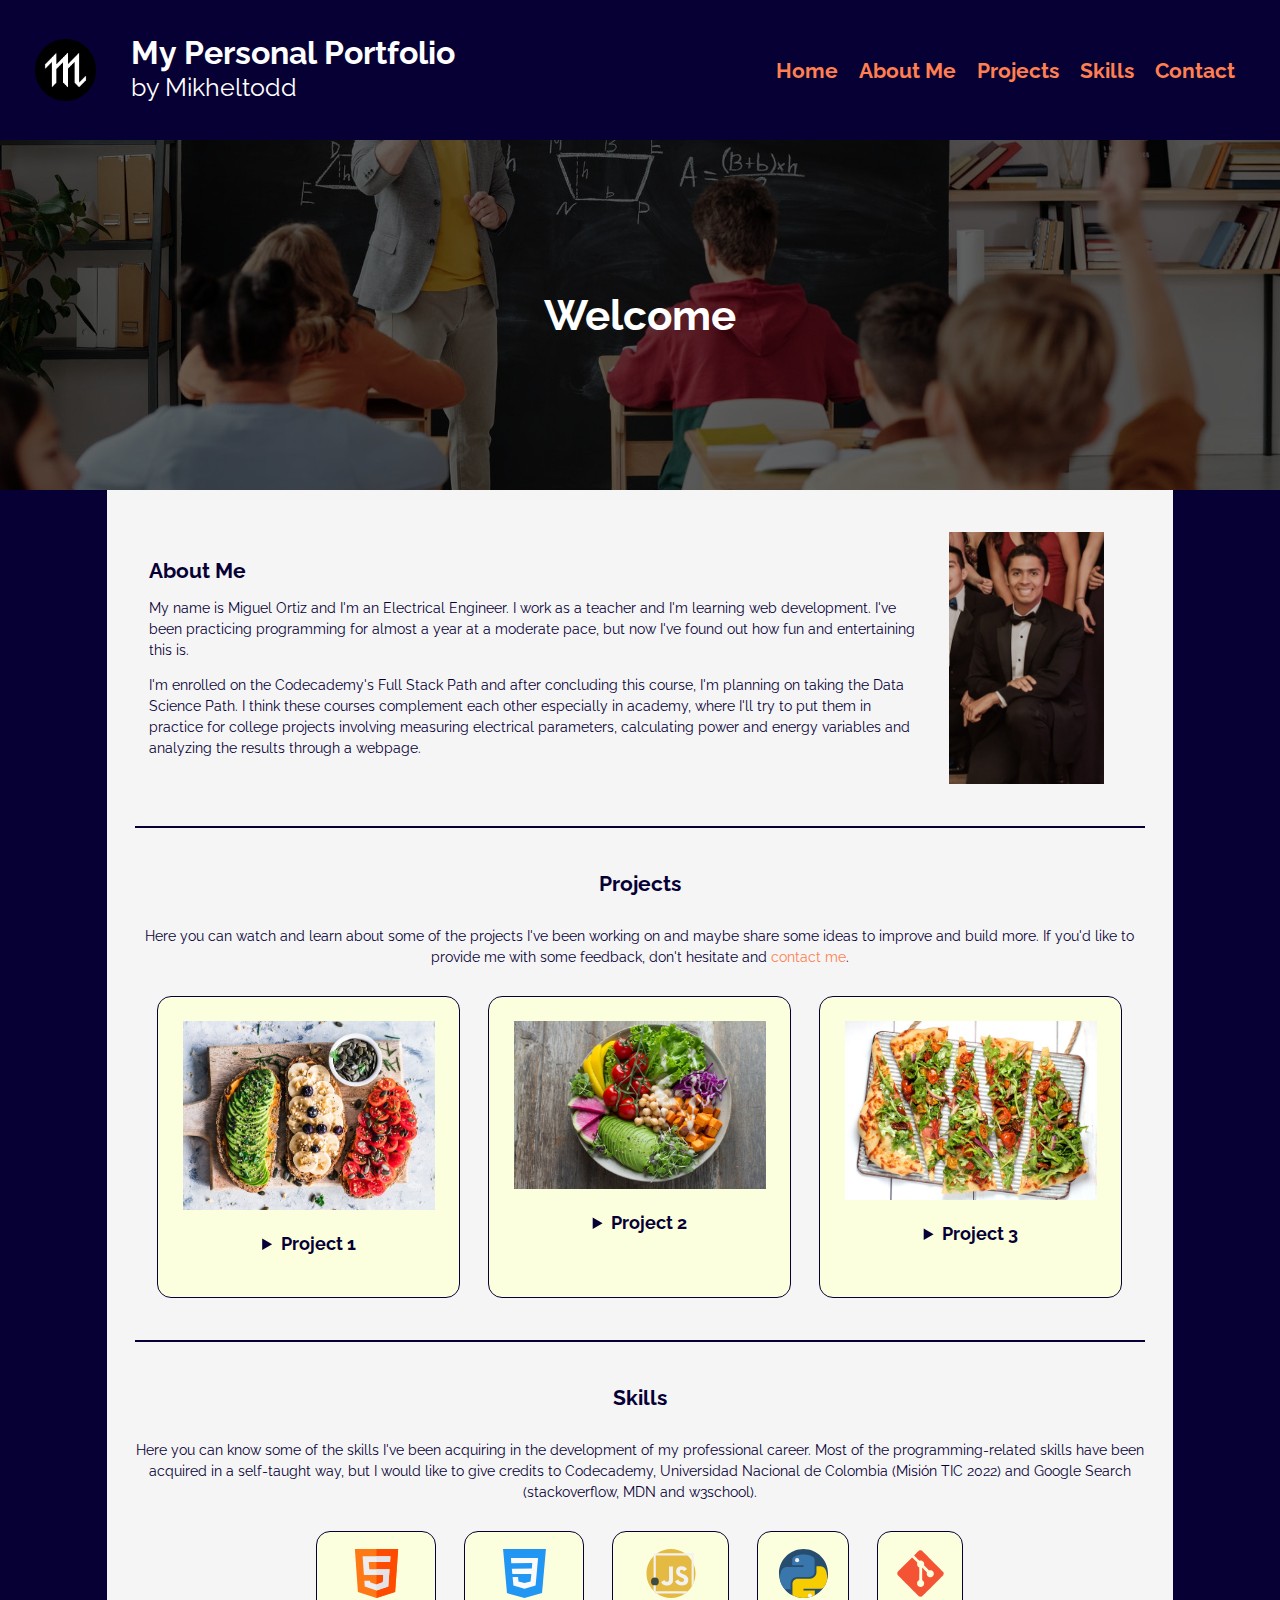
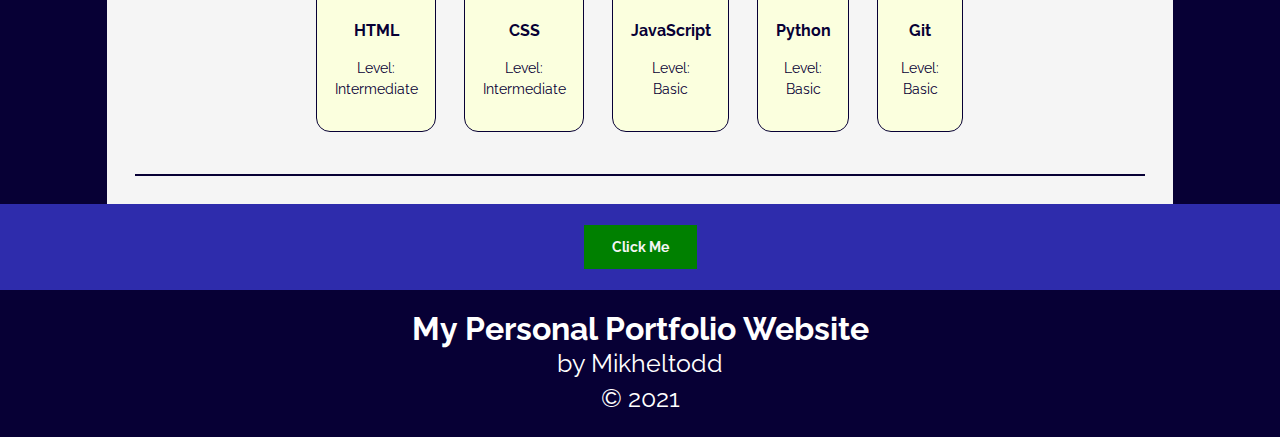
==== commit 2b7c7490: "Random Message Button and Styling" ====
--- a/index.html
+++ b/index.html
@@ -191,8 +191,8 @@
         <div></div>
       </div>
       <div class="banner-bottom">
-        <p>Message</p>
-        <button>Click Me</button>
+        <p id="random-message"></p>
+        <button id="random-button">Click Me</button>
       </div>
     </main>
     <footer>
@@ -200,5 +200,6 @@
       <p class="page-author">by Mikheltodd </p>
       <p class="page-author">&copy; 2021</p>
     </footer>
+    <script src="./resources/scripts/script.js" type="text/javascript"></script>
   </body>
 </html>
--- a/resources/css/style.css
+++ b/resources/css/style.css
@@ -26,7 +26,6 @@
 
 header {
   display: flex;
-  max-height: 9em;
   margin: 0.5em;
   justify-content: space-around;
 }
@@ -120,10 +119,6 @@
   height: 20em;
 }
 
-.banner-bottom {
-  height: 10em;
-}
-
 .overlay {
   display: flex;
   background: rgba(0, 0, 0, 0.6);
@@ -138,6 +133,29 @@
   font-size: 2.5em;
   z-index: 2;
   line-height: 1.5em;
+}
+
+.banner-bottom {
+  padding: 1.5em;
+}
+
+#random-message {
+  display: none;
+  margin: 0 2em 1em 2em;
+  border-radius: 1em;
+  padding: 2em;
+  background-color: rgba(0, 0, 0, 0.3);
+}
+
+#random-button {
+  background-color: green; /* Green */
+  border: none;
+  color: whitesmoke;
+  font-weight: bold;
+  padding: 1em 2em;
+  text-align: center;
+  text-decoration: none;
+  display: inline-block;
 }
 /* ------------- End Mobile Banner --------------- */
 
@@ -270,7 +288,7 @@
 }
 
 .social-media figure {
-  max-width: 7em;
+  max-width: 5em;
   flex-direction: column;
   justify-content: space-around;
   justify-items: center;
@@ -292,6 +310,7 @@
 footer {
   display: flex;
   flex-direction: column;
+  text-align: center;
   align-items: center;
   line-height: 2.5em;
   margin: 1.5em;
@@ -302,14 +321,6 @@
 
 /* Desktop */
 @media screen and (min-width: 1024px) {
-  html {
-    font-size: 16px;
-  }
-  *,
-  *:before,
-  *:after {
-    box-sizing: inherit;
-  }
   /* -------------Start Desktop Header & Links --------------- */
   header {
     margin: 2.5em;
@@ -354,10 +365,6 @@
     height: 25em;
   }
 
-  .banner-bottom {
-    height: 12.5em;
-  }
-
   .overlay:before {
     height: 25em;
   }
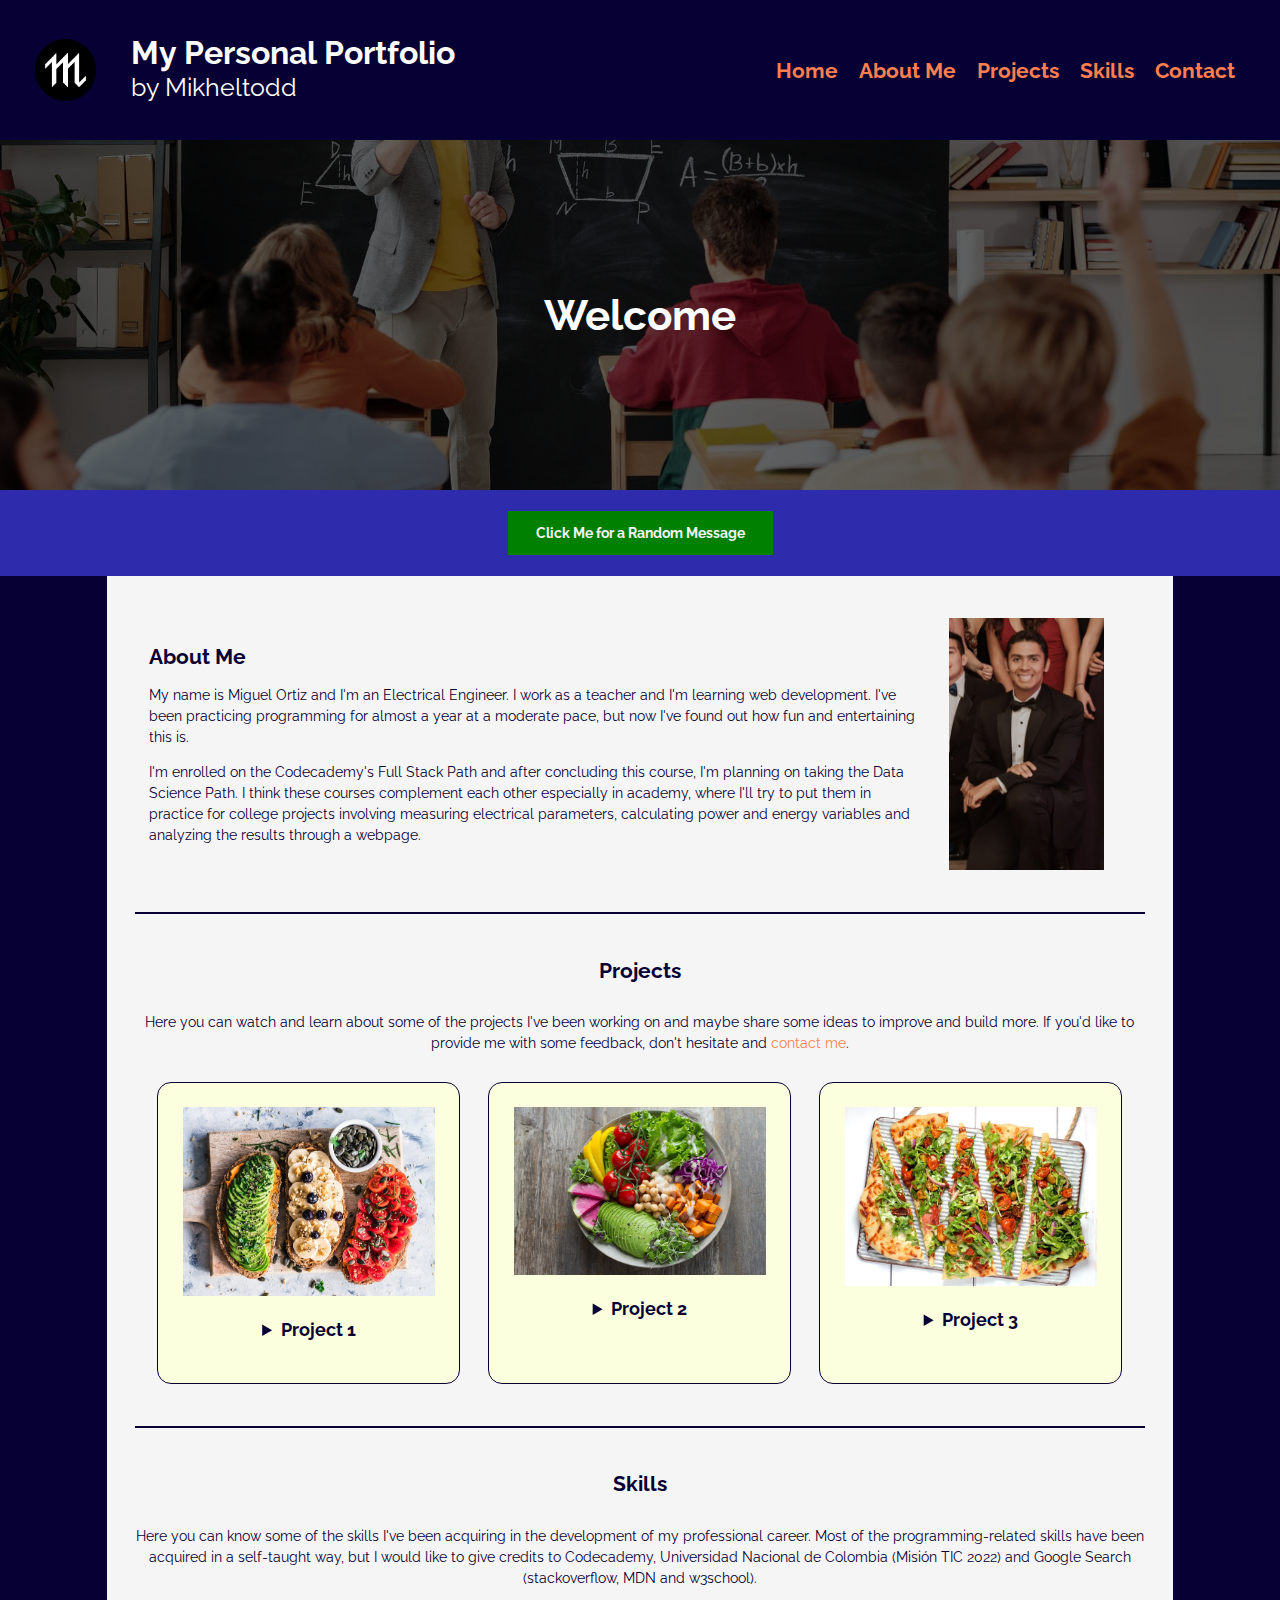
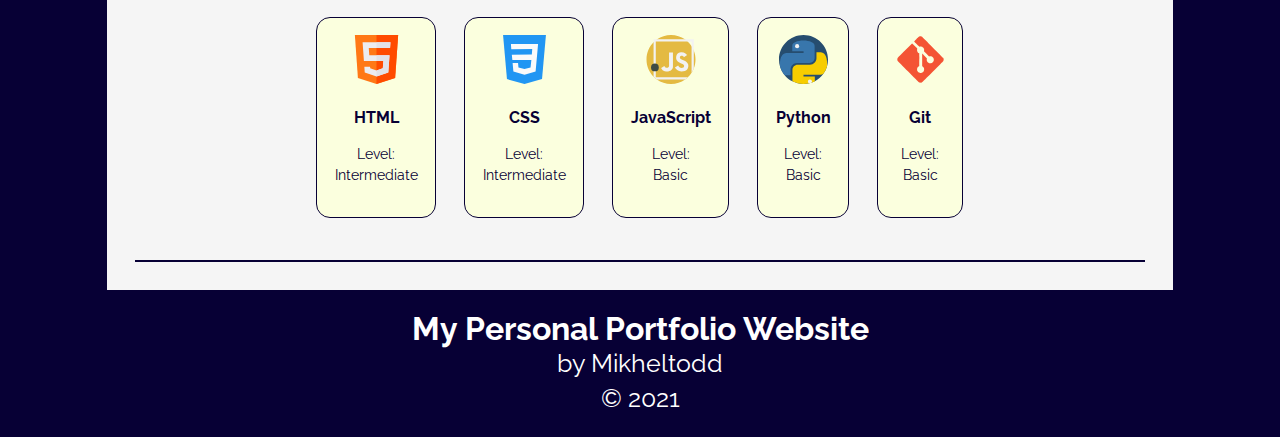
==== commit 179cac45: "Change message generator position to top" ====
--- a/index.html
+++ b/index.html
@@ -46,6 +46,10 @@
           <h1>Welcome</h1>
         </div>
       </div>
+      <div class="banner-bottom">
+        <p id="random-message"></p>
+        <button id="random-button">Click Me for a Random Message</button>
+      </div>
       <div class="main-container">        
         <div></div>
         <div class="content">
@@ -187,13 +191,6 @@
           </div>
         </section>
         
-      </div>
-        <div></div>
-      </div>
-      <div class="banner-bottom">
-        <p id="random-message"></p>
-        <button id="random-button">Click Me</button>
-      </div>
     </main>
     <footer>
       <p class="page-title">My Personal Portfolio Website</p>
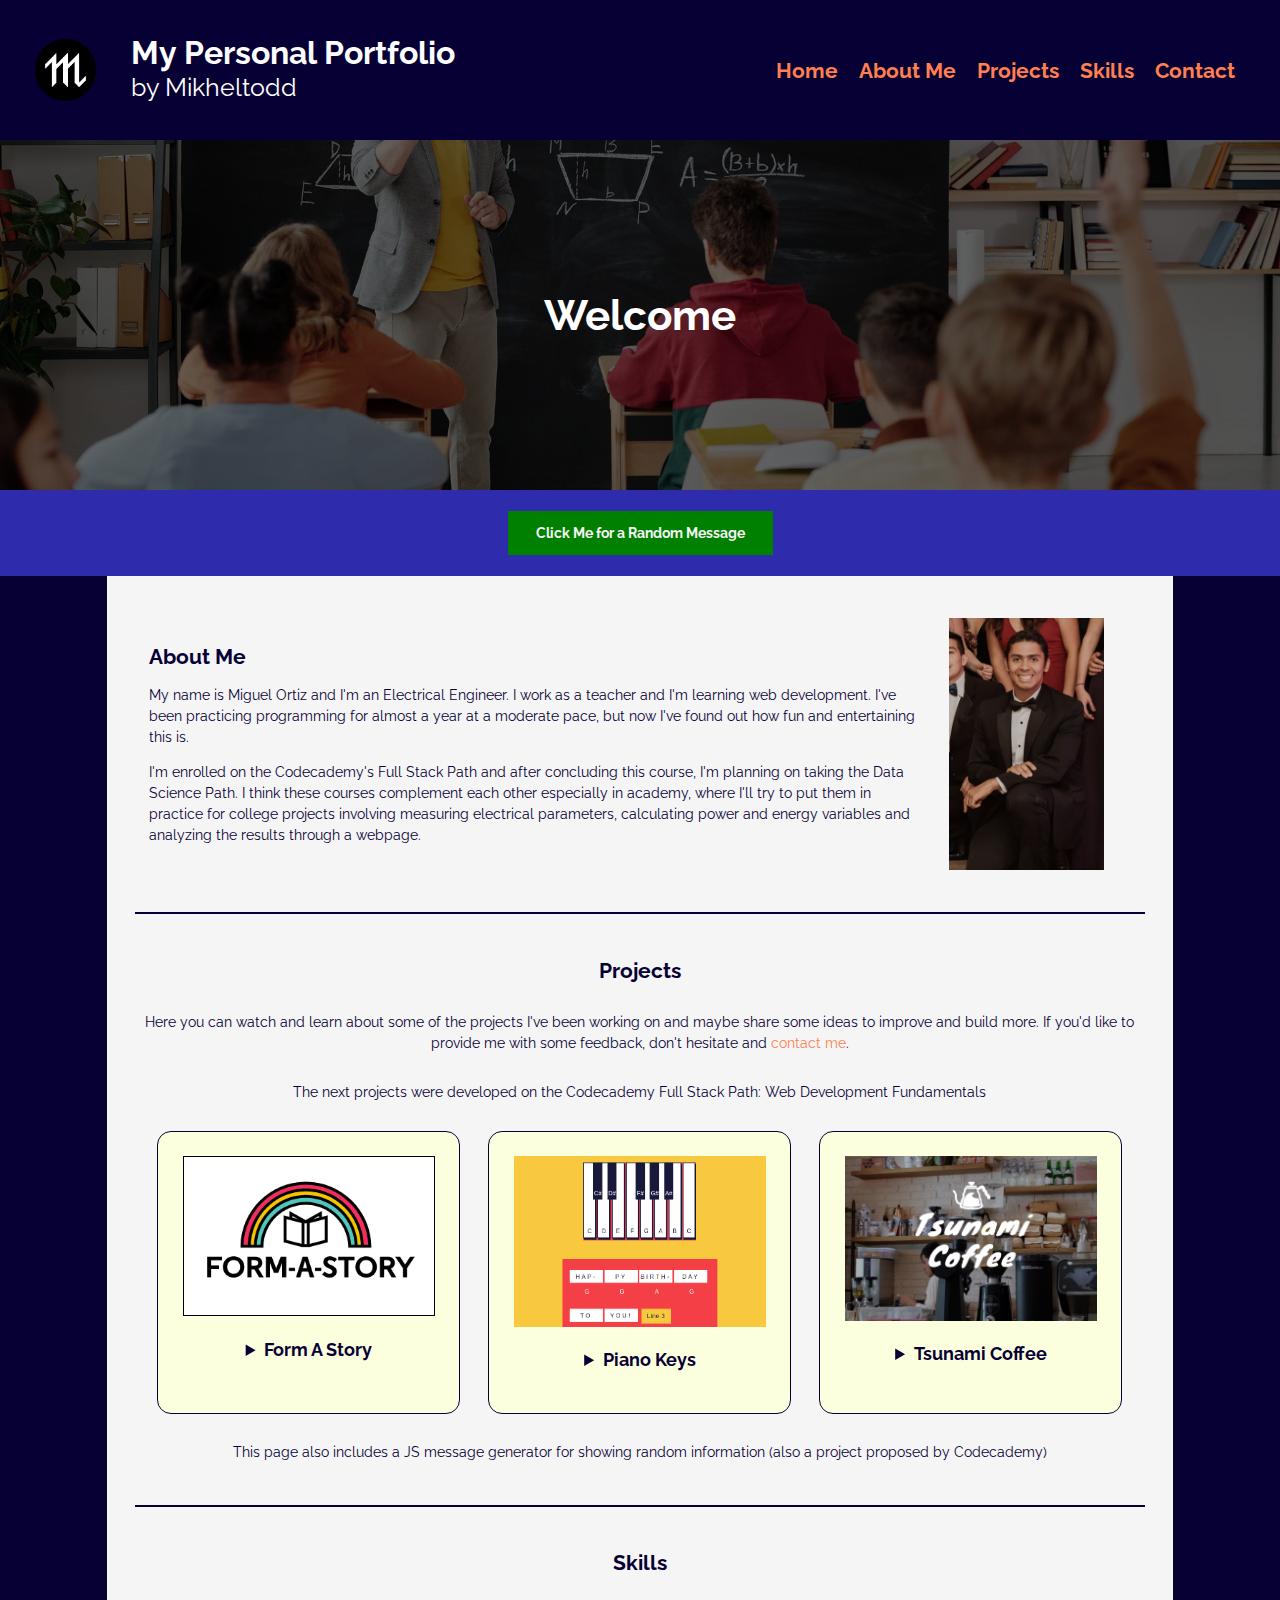
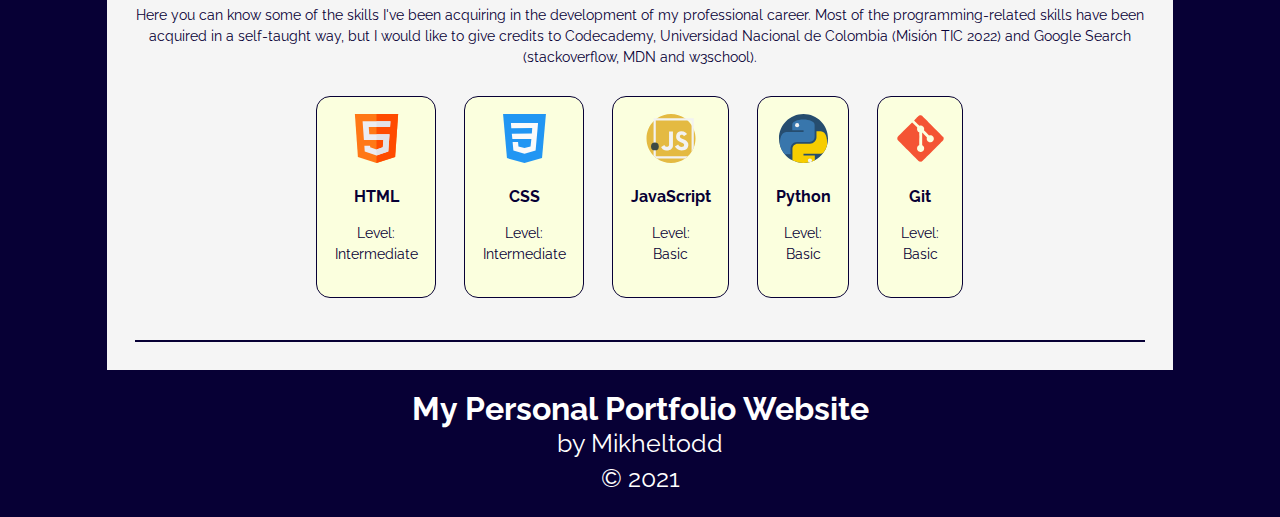
==== commit a5513ec3: "Last Details: Projects Info Added images and projects descriptions (including links to pages and rep" ====
--- a/index.html
+++ b/index.html
@@ -84,57 +84,65 @@
           <p>
             Here you can watch and learn about some of the projects I've been working on and maybe share some ideas to improve and build more. If you'd like to provide me with some feedback, don't hesitate and <a href="./contact.html">contact me</a>.
           </p>
+          <p>The next projects were developed on the Codecademy Full Stack Path: Web Development Fundamentals</p>
           <div class="cards-container">
             <div class="project-card">
               <figure>
-                <img src="./resources/img/projects/project_1.jpeg" alt="project 1 image" />
+                <img src="./resources/img/projects/form-a-story-codecademy.png" alt="form-a-story-codecademy image" style="border: 1px solid black;"/>
                 <figcaption>
                   <details>
                     <summary>
-                      Project 1
+                      Form A Story
                     </summary>
                     <p>
-                      Lorem ipsum dolor sit amet consectetur, adipisicing elit.
-                      Assumenda in optio ipsum. Amet id hic in recusandae quisquam
-                      molestias libero?
-                    </p>
+                      A story generator using user input. A story is generated everytime the user inputs information to this personalized program. 
+                    </p>
+                    <p>
+                      Page link: <a href="https://mikheltodd.github.io/Form-A-Story/" target="_blank">here</a>
+                    </p>
+                    <p>GitHub Repository: <a href="https://github.com/Mikheltodd/Form-A-Story" target="_blank">here</a></p>
                   </details>
                 </figcaption>
               </figure>
             </div>
             <div class="project-card">
               <figure>
-                <img src="./resources/img/projects/project_2.jpeg" alt="project 2 image" />
+                <img src="./resources/img/projects/piano-keys codecademy.png" alt="piano-keys image" />
                 <figcaption>
                   <details>
                     <summary>
-                      Project 2
+                      Piano Keys
                     </summary>
                     <p>
-                      Lorem ipsum dolor sit amet consectetur, adipisicing elit.
-                      Assumenda in optio ipsum. Amet id hic in recusandae quisquam
-                      molestias libero?
-                    </p>
+                      An interactive game to help beginner-level piano students study. A piano player with DOM events in JavaScript!. 
+                    </p>
+                    <p>
+                      Page link: <a href="https://mikheltodd.github.io/PianoKeys/" target="_blank">here</a>
+                    </p>
+                    <p>GitHub Repository: <a href="https://github.com/Mikheltodd/PianoKeys" target="_blank">here</a></p>
                   </details>
                 </figcaption>
               </figure>
             </div>
             <div class="project-card">
               <figure>
-                <img src="./resources/img/projects/project_3.jpeg" alt="project 3 image" />
+                <img src="./resources/img/projects/tsunami-coffee codecademy.png" alt="tsunami-coffee image" />
                 <figcaption>
                   <details>
-                    <summary>Project 3</summary>
-                    <p>
-                      Lorem ipsum dolor sit amet consectetur, adipisicing elit.
-                      Assumenda in optio ipsum. Amet id hic in recusandae quisquam
-                      molestias libero?
-                    </p>
+                    <summary>Tsunami Coffee</summary>
+                    <p>
+                      A sample page from Codecademy called Tsunami Coffee for responsive web design practice.
+                    </p>
+                    <p>
+                      Page link: <a href="https://mikheltodd.github.io/TsunamiCoffe/" target="_blank">here</a>
+                    </p>
+                    <p>GitHub Repository: <a href="https://github.com/Mikheltodd/TsunamiCoffe" target="_blank">here</a></p>
                   </details>
                 </figcaption>
               </figure>
             </div>
           </div>
+          <p>This page also includes a JS message generator for showing random information (also a project proposed by Codecademy)</p>
         </section>
         
         <section id="Skills">
--- a/resources/css/style.css
+++ b/resources/css/style.css
@@ -262,7 +262,7 @@
 }
 
 .skill-card figure {
-  max-width: 7em;
+  max-width: 6.5em;
   min-height: 10em;
   flex-direction: column;
   justify-content: space-around;
